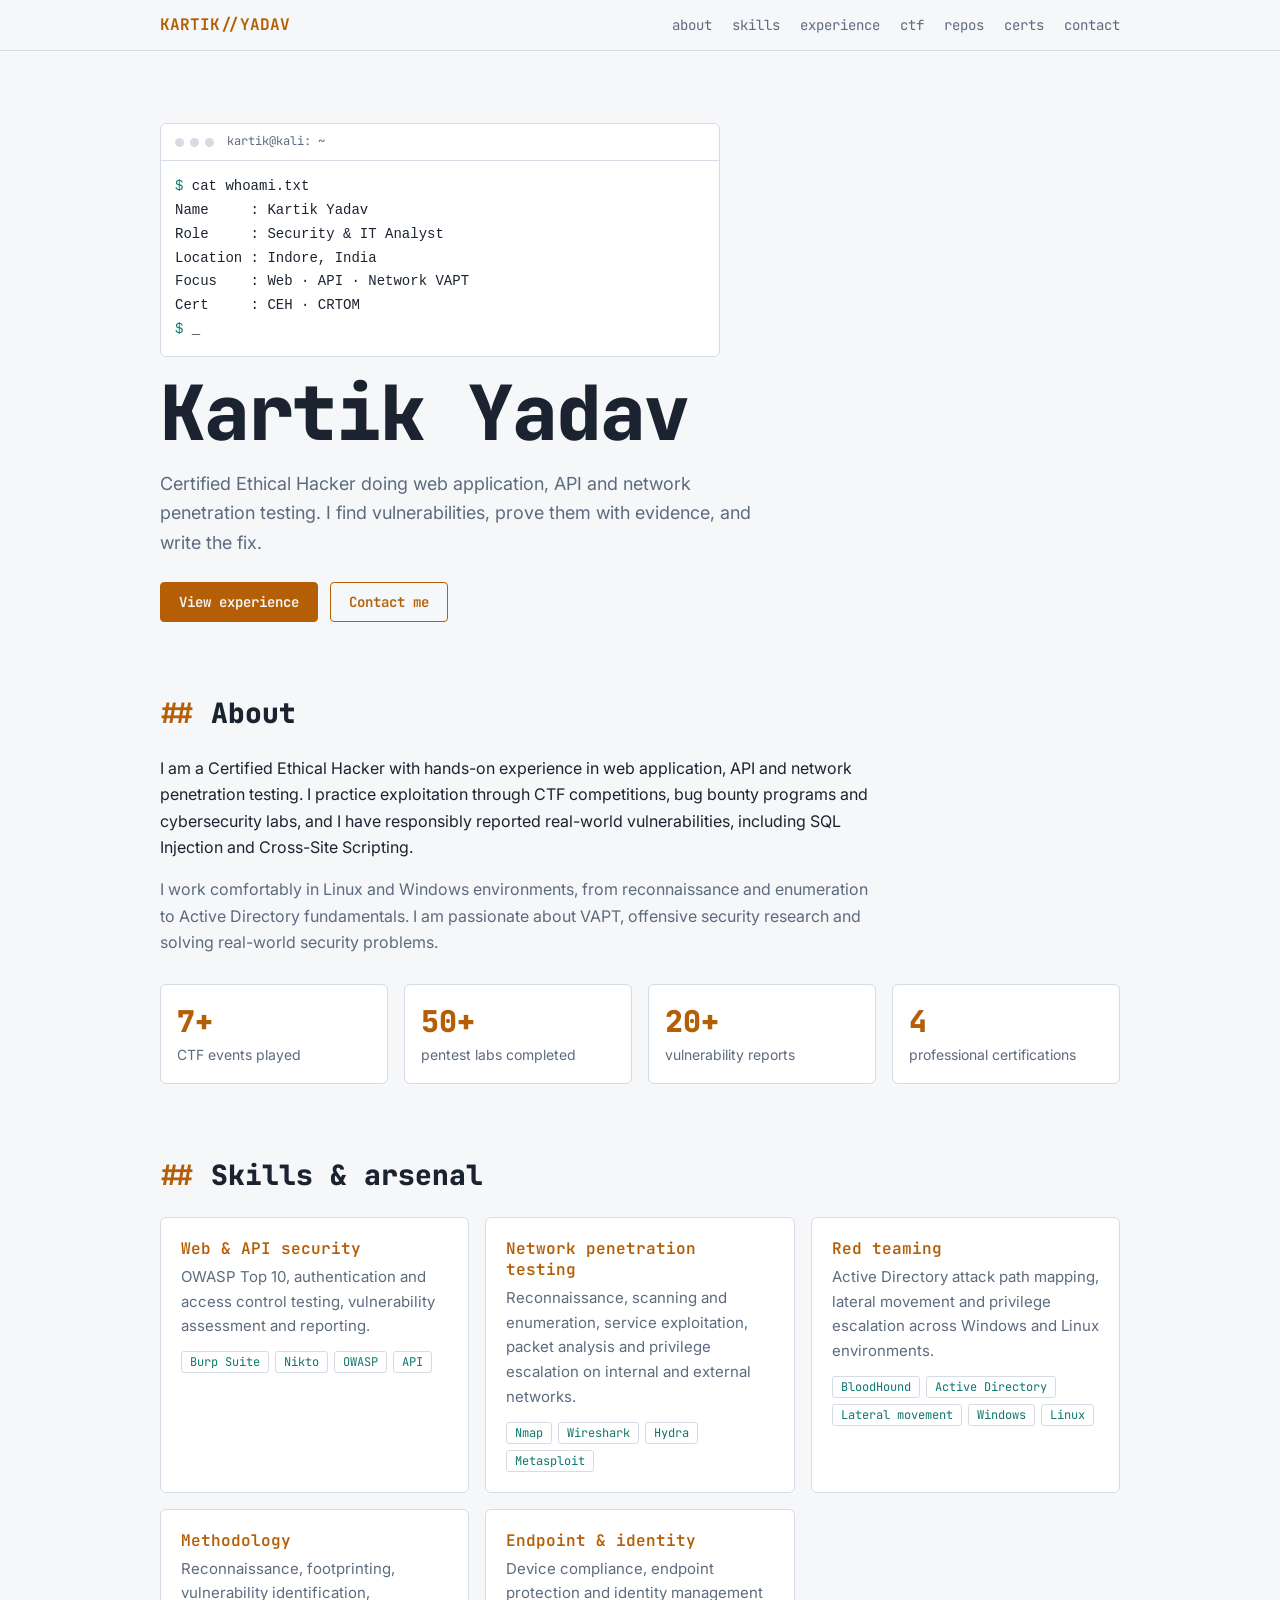
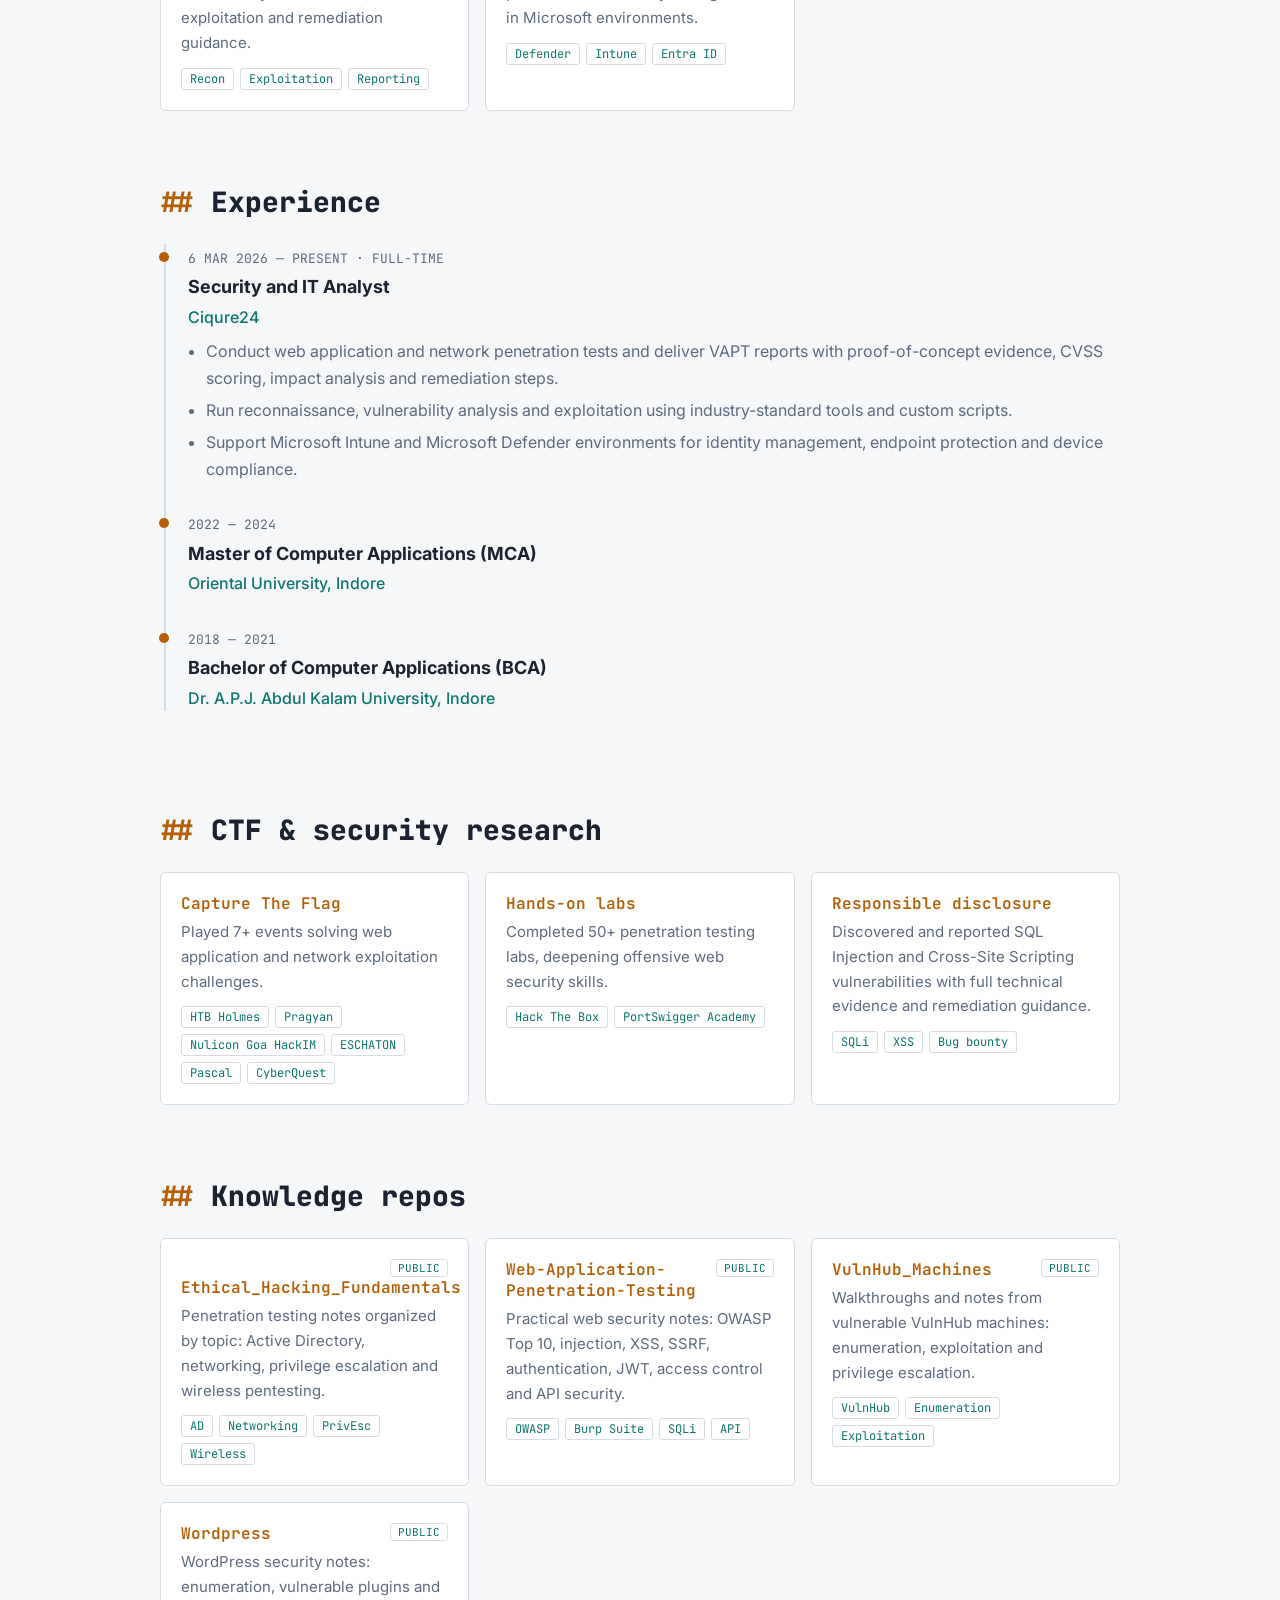
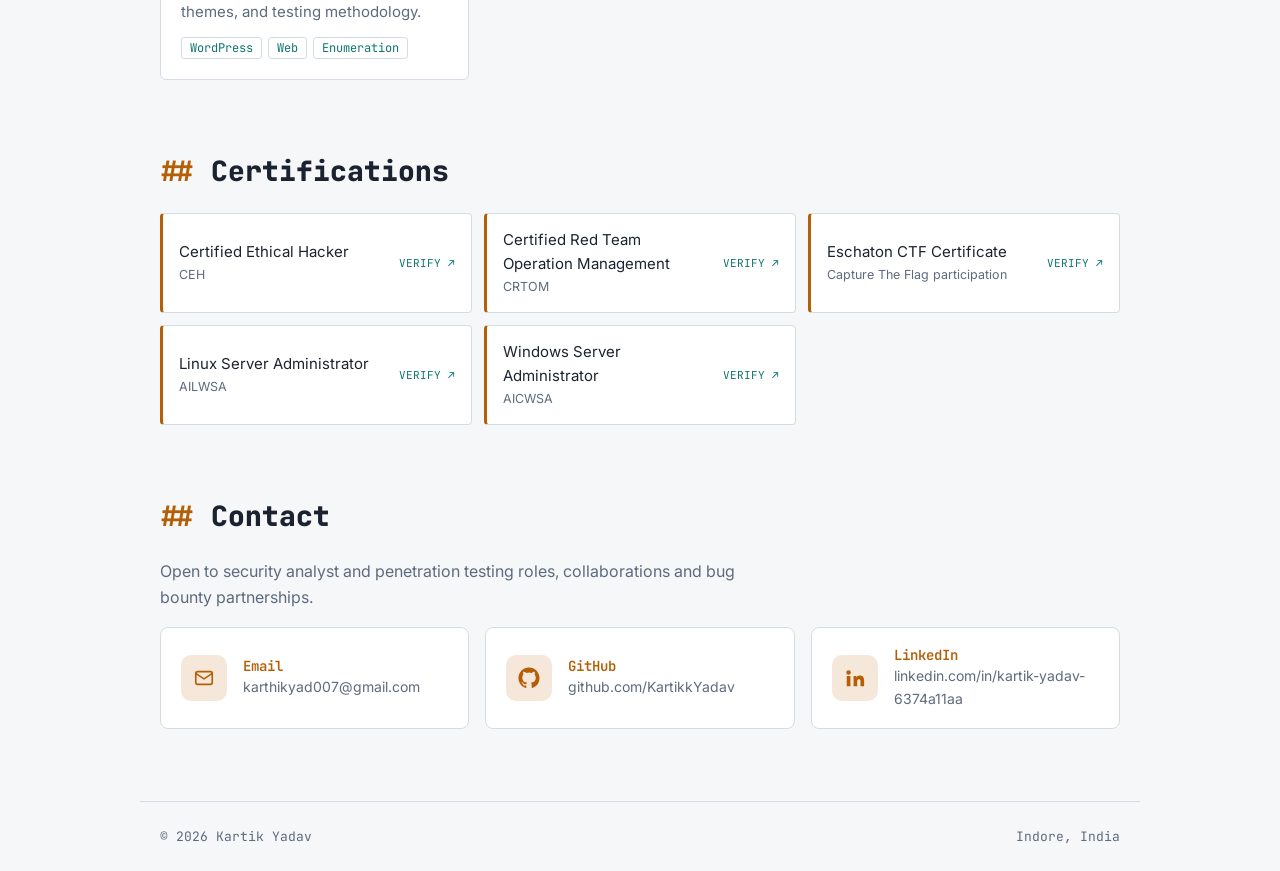
==== index.html @ 5de20fc4 "Rename index (1).html to index.html" ====
<!DOCTYPE html>
<html lang="en">
<head>
<meta charset="utf-8">
<meta name="viewport" content="width=device-width, initial-scale=1, viewport-fit=cover">
<title>Kartik Yadav | Security Analyst & Penetration Tester</title>
<meta name="description" content="Kartik Yadav, Certified Ethical Hacker. Web, API and network penetration testing, CTFs and responsible disclosure.">
<link rel="stylesheet" href="https://fonts.googleapis.com/css2?family=JetBrains+Mono:wght@400;600;800&family=Inter:wght@400;500;600&display=swap">
<style>
:root{--bg:#0d1117;--panel:#151b23;--line:#263040;--tx:#d5dde8;--mut:#8493a6;--ac:#ffb454;--ac2:#4fd1c5;box-sizing:border-box;padding-top:env(safe-area-inset-top,0px);padding-bottom:env(safe-area-inset-bottom,0px)}
@media (prefers-color-scheme:light){:root:not([data-theme="dark"]){--bg:#f6f7f9;--panel:#fff;--line:#d6dce5;--tx:#1b2330;--mut:#5d6b7e;--ac:#b45f06;--ac2:#0f766e}}
:root[data-theme="light"]{--bg:#f6f7f9;--panel:#fff;--line:#d6dce5;--tx:#1b2330;--mut:#5d6b7e;--ac:#b45f06;--ac2:#0f766e}
:root[data-theme="dark"]{--bg:#0d1117;--panel:#151b23;--line:#263040;--tx:#d5dde8;--mut:#8493a6;--ac:#ffb454;--ac2:#4fd1c5}
*{box-sizing:border-box}
html{scroll-behavior:smooth;scroll-padding-top:70px}
body{margin:0;background:var(--bg);color:var(--tx);font:16px/1.65 Inter,system-ui,sans-serif}
.mono{font-family:'JetBrains Mono',ui-monospace,Menlo,monospace}
a{color:var(--ac2);text-decoration:none}a:hover{text-decoration:underline}
a:focus-visible,button:focus-visible{outline:2px solid var(--ac);outline-offset:3px}
nav{position:sticky;top:0;z-index:5;background:color-mix(in srgb,var(--bg) 90%,transparent);backdrop-filter:blur(8px);border-bottom:1px solid var(--line)}
nav div{max-width:1000px;margin:auto;padding:12px 20px;display:flex;gap:20px;align-items:center;overflow-x:auto;white-space:nowrap}
nav b{color:var(--ac);margin-right:auto}
nav a{color:var(--mut);font-size:14px}
main{max-width:1000px;margin:auto;padding:0 20px}
section{padding:64px 0 8px}
h2{font:800 28px 'JetBrains Mono',monospace;margin:0 0 24px}
h2::before{content:"## ";color:var(--ac)}
.hero{padding-top:72px}
h1{font:800 clamp(40px,8vw,76px)/1 'JetBrains Mono',monospace;margin:18px 0 10px;letter-spacing:-2px}
.term{background:var(--panel);border:1px solid var(--line);border-radius:6px;font-size:14px;max-width:560px}
.term header{padding:8px 14px;border-bottom:1px solid var(--line);color:var(--mut);font-size:12px;display:flex;gap:6px;align-items:center}
.term header i{width:9px;height:9px;border-radius:50%;background:var(--line)}
.term pre{margin:0;padding:14px;white-space:pre-wrap;line-height:1.7}
.p{color:var(--ac2)}.k{color:var(--ac)}
.sub{color:var(--mut);max-width:620px;font-size:18px}
.btns{display:flex;gap:12px;flex-wrap:wrap;margin-top:24px}
.btn{padding:10px 18px;border:1px solid var(--ac);color:var(--ac);border-radius:4px;font:600 14px 'JetBrains Mono',monospace}
.btn.f{background:var(--ac);color:var(--bg)}.btn:hover{text-decoration:none;opacity:.85}
.grid{display:grid;grid-template-columns:repeat(auto-fit,minmax(280px,1fr));gap:16px}
.card{background:var(--panel);border:1px solid var(--line);border-radius:6px;padding:20px}
.card h3{margin:0 0 6px;font:600 16px 'JetBrains Mono',monospace;color:var(--ac)}
.card p{margin:0 0 12px;color:var(--mut);font-size:15px}
.tags{display:flex;flex-wrap:wrap;gap:6px}
.tags span{font:12px 'JetBrains Mono',monospace;border:1px solid var(--line);padding:2px 8px;border-radius:3px;color:var(--ac2)}
.tl{border-left:2px solid var(--line);padding-left:22px;margin-left:4px}
.tl article{position:relative;margin-bottom:28px}
.tl article::before{content:"";position:absolute;left:-29px;top:8px;width:10px;height:10px;background:var(--ac);border-radius:50%}
.tl time{font:13px 'JetBrains Mono',monospace;color:var(--mut)}
.tl h3{margin:2px 0;font-size:18px}.tl h4{margin:0 0 8px;color:var(--ac2);font-weight:500}
.tl ul{margin:0;padding-left:18px;color:var(--mut)}.tl li{margin-bottom:6px}
.repo{display:block;color:var(--tx)}.repo:hover{text-decoration:none;border-color:var(--ac)}
.repo em{float:right;font:11px 'JetBrains Mono',monospace;color:var(--ac2);border:1px solid var(--line);padding:1px 7px;border-radius:3px;font-style:normal}
.repo .tags{margin-top:4px}
.stat{display:grid;grid-template-columns:repeat(auto-fit,minmax(160px,1fr));gap:16px;margin-top:28px}
.stat div{border:1px solid var(--line);border-radius:6px;padding:16px;background:var(--panel)}
.stat b{display:block;font:800 30px 'JetBrains Mono',monospace;color:var(--ac)}
.stat span{color:var(--mut);font-size:14px}
.certs{list-style:none;padding:0;margin:0;display:grid;grid-template-columns:repeat(auto-fit,minmax(240px,1fr));gap:12px}
.certs li{background:var(--panel);border:1px solid var(--line);border-left:3px solid var(--ac);border-radius:4px;padding:14px 16px;font-size:15px}
.certs small{display:block;color:var(--mut)}
.certs li{padding:0}
.certs li a{display:flex;justify-content:space-between;align-items:center;gap:12px;padding:14px 16px;color:var(--tx);height:100%}
.certs li a:hover{text-decoration:none;background:color-mix(in srgb,var(--ac) 8%,transparent)}
.certs li:hover{border-color:var(--ac)}
.certs em{font:11px 'JetBrains Mono',monospace;color:var(--ac2);font-style:normal;white-space:nowrap}
.contact a.row{display:flex;justify-content:space-between;gap:12px;padding:14px 0;border-bottom:1px solid var(--line);color:var(--tx);flex-wrap:wrap}
.contact a.row span:first-child{color:var(--mut)}
.cgrid{display:grid;grid-template-columns:repeat(auto-fit,minmax(260px,1fr));gap:16px}
.cc{display:flex;align-items:center;gap:16px;background:var(--panel);border:1px solid var(--line);border-radius:8px;padding:18px 20px;color:var(--tx);transition:border-color .15s,transform .15s}
.cc:hover{text-decoration:none;border-color:var(--ac);transform:translateY(-2px)}
.cc .ic{flex:none;width:46px;height:46px;border-radius:10px;display:grid;place-items:center;background:color-mix(in srgb,var(--ac) 14%,transparent);color:var(--ac)}
.cc svg{width:22px;height:22px;fill:none;stroke:currentColor;stroke-width:1.8;stroke-linecap:round;stroke-linejoin:round}
.cc svg.fl{fill:currentColor;stroke:none}
.cc b{display:block;font:600 14px 'JetBrains Mono',monospace;color:var(--ac)}
.cc span.v{display:block;font-size:14px;color:var(--mut);overflow-wrap:anywhere}
footer{max-width:1000px;margin:64px auto 0;padding:24px 20px;border-top:1px solid var(--line);color:var(--mut);font-size:13px;display:flex;justify-content:space-between;flex-wrap:wrap;gap:8px}
.cur::after{content:"_";animation:b 1s steps(1) infinite}
@keyframes b{50%{opacity:0}}
@media (prefers-reduced-motion:reduce){.cur::after{animation:none}html{scroll-behavior:auto}}
</style>
</head>
<body>
<nav><div class="mono"><b>KARTIK//YADAV</b><a href="#about">about</a><a href="#skills">skills</a><a href="#experience">experience</a><a href="#research">ctf</a><a href="#repos">repos</a><a href="#certs">certs</a><a href="#contact">contact</a></div></nav>
<main>
<section class="hero" id="top">
  <div class="term mono"><header><i></i><i></i><i></i>&nbsp;kartik@kali: ~</header>
<pre><span class="p">$</span> cat whoami.txt
Name     : Kartik Yadav
Role     : Security &amp; IT Analyst
Location : Indore, India
Focus    : Web · API · Network VAPT
Cert     : CEH · CRTOM
<span class="p">$</span> <span class="cur"></span></pre></div>
  <h1>Kartik Yadav</h1>
  <p class="sub">Certified Ethical Hacker doing web application, API and network penetration testing. I find vulnerabilities, prove them with evidence, and write the fix.</p>
  <div class="btns"><a class="btn f" href="#experience">View experience</a><a class="btn" href="#contact">Contact me</a></div>
</section>

<section id="about">
  <h2>About</h2>
  <p style="max-width:720px">I am a Certified Ethical Hacker with hands-on experience in web application, API and network penetration testing. I practice exploitation through CTF competitions, bug bounty programs and cybersecurity labs, and I have responsibly reported real-world vulnerabilities, including SQL Injection and Cross-Site Scripting.</p>
  <p style="max-width:720px;color:var(--mut)">I work comfortably in Linux and Windows environments, from reconnaissance and enumeration to Active Directory fundamentals. I am passionate about VAPT, offensive security research and solving real-world security problems.</p>
  <div class="stat">
    <div><b>7+</b><span>CTF events played</span></div>
    <div><b>50+</b><span>pentest labs completed</span></div>
    <div><b>20+</b><span>vulnerability reports</span></div>
    <div><b>4</b><span>professional certifications</span></div>
  </div>
</section>

<section id="skills">
  <h2>Skills &amp; arsenal</h2>
  <div class="grid">
    <div class="card"><h3>Web &amp; API security</h3><p>OWASP Top 10, authentication and access control testing, vulnerability assessment and reporting.</p><div class="tags"><span>Burp Suite</span><span>Nikto</span><span>OWASP</span><span>API</span></div></div>
    <div class="card"><h3>Network penetration testing</h3><p>Reconnaissance, scanning and enumeration, service exploitation, packet analysis and privilege escalation on internal and external networks.</p><div class="tags"><span>Nmap</span><span>Wireshark</span><span>Hydra</span><span>Metasploit</span></div></div>
    <div class="card"><h3>Red teaming</h3><p>Active Directory attack path mapping, lateral movement and privilege escalation across Windows and Linux environments.</p><div class="tags"><span>BloodHound</span><span>Active Directory</span><span>Lateral movement</span><span>Windows</span><span>Linux</span></div></div>
    <div class="card"><h3>Methodology</h3><p>Reconnaissance, footprinting, vulnerability identification, exploitation and remediation guidance.</p><div class="tags"><span>Recon</span><span>Exploitation</span><span>Reporting</span></div></div>
    <div class="card"><h3>Endpoint &amp; identity</h3><p>Device compliance, endpoint protection and identity management in Microsoft environments.</p><div class="tags"><span>Defender</span><span>Intune</span><span>Entra ID</span></div></div>
  </div>
</section>

<section id="experience">
  <h2>Experience</h2>
  <div class="tl">
    <article>
      <time>6 MAR 2026 — PRESENT · FULL-TIME</time>
      <h3>Security and IT Analyst</h3><h4>Ciqure24</h4>
      <ul>
        <li>Conduct web application and network penetration tests and deliver VAPT reports with proof-of-concept evidence, CVSS scoring, impact analysis and remediation steps.</li>
        <li>Run reconnaissance, vulnerability analysis and exploitation using industry-standard tools and custom scripts.</li>
        <li>Support Microsoft Intune and Microsoft Defender environments for identity management, endpoint protection and device compliance.</li>
      </ul>
    </article>
    <article>
      <time>2022 — 2024</time>
      <h3>Master of Computer Applications (MCA)</h3><h4>Oriental University, Indore</h4>
    </article>
    <article>
      <time>2018 — 2021</time>
      <h3>Bachelor of Computer Applications (BCA)</h3><h4>Dr. A.P.J. Abdul Kalam University, Indore</h4>
    </article>
  </div>
</section>

<section id="research">
  <h2>CTF &amp; security research</h2>
  <div class="grid">
    <div class="card"><h3>Capture The Flag</h3><p>Played 7+ events solving web application and network exploitation challenges.</p><div class="tags"><span>HTB Holmes</span><span>Pragyan</span><span>Nulicon Goa HackIM</span><span>ESCHATON</span><span>Pascal</span><span>CyberQuest</span></div></div>
    <div class="card"><h3>Hands-on labs</h3><p>Completed 50+ penetration testing labs, deepening offensive web security skills.</p><div class="tags"><span>Hack The Box</span><span>PortSwigger Academy</span></div></div>
    <div class="card"><h3>Responsible disclosure</h3><p>Discovered and reported SQL Injection and Cross-Site Scripting vulnerabilities with full technical evidence and remediation guidance.</p><div class="tags"><span>SQLi</span><span>XSS</span><span>Bug bounty</span></div></div>
  </div>
</section>

<section id="repos">
  <h2>Knowledge repos</h2>
  <div class="grid">
    <a class="card repo" href="https://github.com/KartikkYadav/Ethical_Hacking_Fundamentals" target="_blank" rel="noopener"><em>PUBLIC</em><h3>Ethical_Hacking_Fundamentals</h3><p>Penetration testing notes organized by topic: Active Directory, networking, privilege escalation and wireless pentesting.</p><div class="tags"><span>AD</span><span>Networking</span><span>PrivEsc</span><span>Wireless</span></div></a>
    <a class="card repo" href="https://github.com/KartikkYadav/Web-Application-Penetration-Testing" target="_blank" rel="noopener"><em>PUBLIC</em><h3>Web-Application-Penetration-Testing</h3><p>Practical web security notes: OWASP Top 10, injection, XSS, SSRF, authentication, JWT, access control and API security.</p><div class="tags"><span>OWASP</span><span>Burp Suite</span><span>SQLi</span><span>API</span></div></a>
    <a class="card repo" href="https://github.com/KartikkYadav/VulnHub_Machines" target="_blank" rel="noopener"><em>PUBLIC</em><h3>VulnHub_Machines</h3><p>Walkthroughs and notes from vulnerable VulnHub machines: enumeration, exploitation and privilege escalation.</p><div class="tags"><span>VulnHub</span><span>Enumeration</span><span>Exploitation</span></div></a>
    <a class="card repo" href="https://github.com/KartikkYadav/Wordpress" target="_blank" rel="noopener"><em>PUBLIC</em><h3>Wordpress</h3><p>WordPress security notes: enumeration, vulnerable plugins and themes, and testing methodology.</p><div class="tags"><span>WordPress</span><span>Web</span><span>Enumeration</span></div></a>
  </div>
</section>

<section id="certs">
  <h2>Certifications</h2>
  <ul class="certs">
    <li><a href="https://github.com/KartikkYadav/resume/blob/main/Certification/1745312536847.jpeg" target="_blank" rel="noopener"><span>Certified Ethical Hacker<small>CEH</small></span><em>VERIFY ↗</em></a></li>
    <li><a href="https://github.com/KartikkYadav/resume/blob/main/Certification/certified_red_certificate.pdf" target="_blank" rel="noopener"><span>Certified Red Team Operation Management<small>CRTOM</small></span><em>VERIFY ↗</em></a></li>
    <li><a href="https://github.com/KartikkYadav/resume/blob/main/Certification/Eschaton_CTF_Certificate.pdf" target="_blank" rel="noopener"><span>Eschaton CTF Certificate<small>Capture The Flag participation</small></span><em>VERIFY ↗</em></a></li>
    <li><a href="https://github.com/KartikkYadav/resume/blob/main/Certification/Certified-Linux-Server-Administrator.png" target="_blank" rel="noopener"><span>Linux Server Administrator<small>AILWSA</small></span><em>VERIFY ↗</em></a></li>
    <li><a href="https://github.com/KartikkYadav/resume/blob/main/Certification/Wireless-Penetration-Tester-2048x1460.png" target="_blank" rel="noopener"><span>Windows Server Administrator<small>AICWSA</small></span><em>VERIFY ↗</em></a></li>
  </ul>
</section>

<section id="contact" class="contact">
  <h2>Contact</h2>
  <p style="color:var(--mut);max-width:620px">Open to security analyst and penetration testing roles, collaborations and bug bounty partnerships.</p>
<div class="cgrid">
    <a class="cc" href="mailto:karthikyad007@gmail.com"><span class="ic"><svg viewBox="0 0 24 24"><rect x="3" y="5" width="18" height="14" rx="2"/><path d="m3 7 9 6 9-6"/></svg></span><span><b>Email</b><span class="v">karthikyad007@gmail.com</span></span></a>
    <a class="cc" href="https://github.com/KartikkYadav" target="_blank" rel="noopener"><span class="ic"><svg class="fl" viewBox="0 0 24 24"><path d="M12 .5C5.65.5.5 5.65.5 12c0 5.08 3.29 9.39 7.86 10.91.58.1.79-.25.79-.56v-2.1c-3.2.7-3.87-1.36-3.87-1.36-.52-1.33-1.28-1.69-1.28-1.69-1.04-.71.08-.7.08-.7 1.15.08 1.76 1.18 1.76 1.18 1.03 1.76 2.69 1.25 3.35.96.1-.74.4-1.25.73-1.54-2.55-.29-5.24-1.28-5.24-5.69 0-1.26.45-2.28 1.18-3.09-.12-.29-.51-1.46.11-3.05 0 0 .97-.31 3.17 1.18a11 11 0 0 1 5.77 0c2.2-1.49 3.17-1.18 3.17-1.18.62 1.59.23 2.76.11 3.05.74.81 1.18 1.83 1.18 3.09 0 4.42-2.69 5.39-5.25 5.68.41.36.78 1.06.78 2.14v3.17c0 .31.21.67.8.56A11.5 11.5 0 0 0 23.5 12C23.5 5.65 18.35.5 12 .5z"/></svg></span><span><b>GitHub</b><span class="v">github.com/KartikkYadav</span></span></a>
    <a class="cc" href="https://linkedin.com/in/kartik-yadav-6374a11aa" target="_blank" rel="noopener"><span class="ic"><svg class="fl" viewBox="0 0 24 24"><path d="M4.98 3.5a2.5 2.5 0 1 1 0 5 2.5 2.5 0 0 1 0-5zM3 9.75h4V21H3V9.75zm6.5 0h3.83v1.54h.05c.53-1 1.84-2.07 3.78-2.07 4.04 0 4.79 2.66 4.79 6.12V21h-4v-4.9c0-1.17-.02-2.67-1.63-2.67-1.63 0-1.88 1.27-1.88 2.58V21h-4V9.75z"/></svg></span><span><b>LinkedIn</b><span class="v">linkedin.com/in/kartik-yadav-6374a11aa</span></span></a>
  </div>
</section>
</main>
<footer class="mono"><span>© 2026 Kartik Yadav</span><span>Indore, India</span></footer>
</body>
</html>
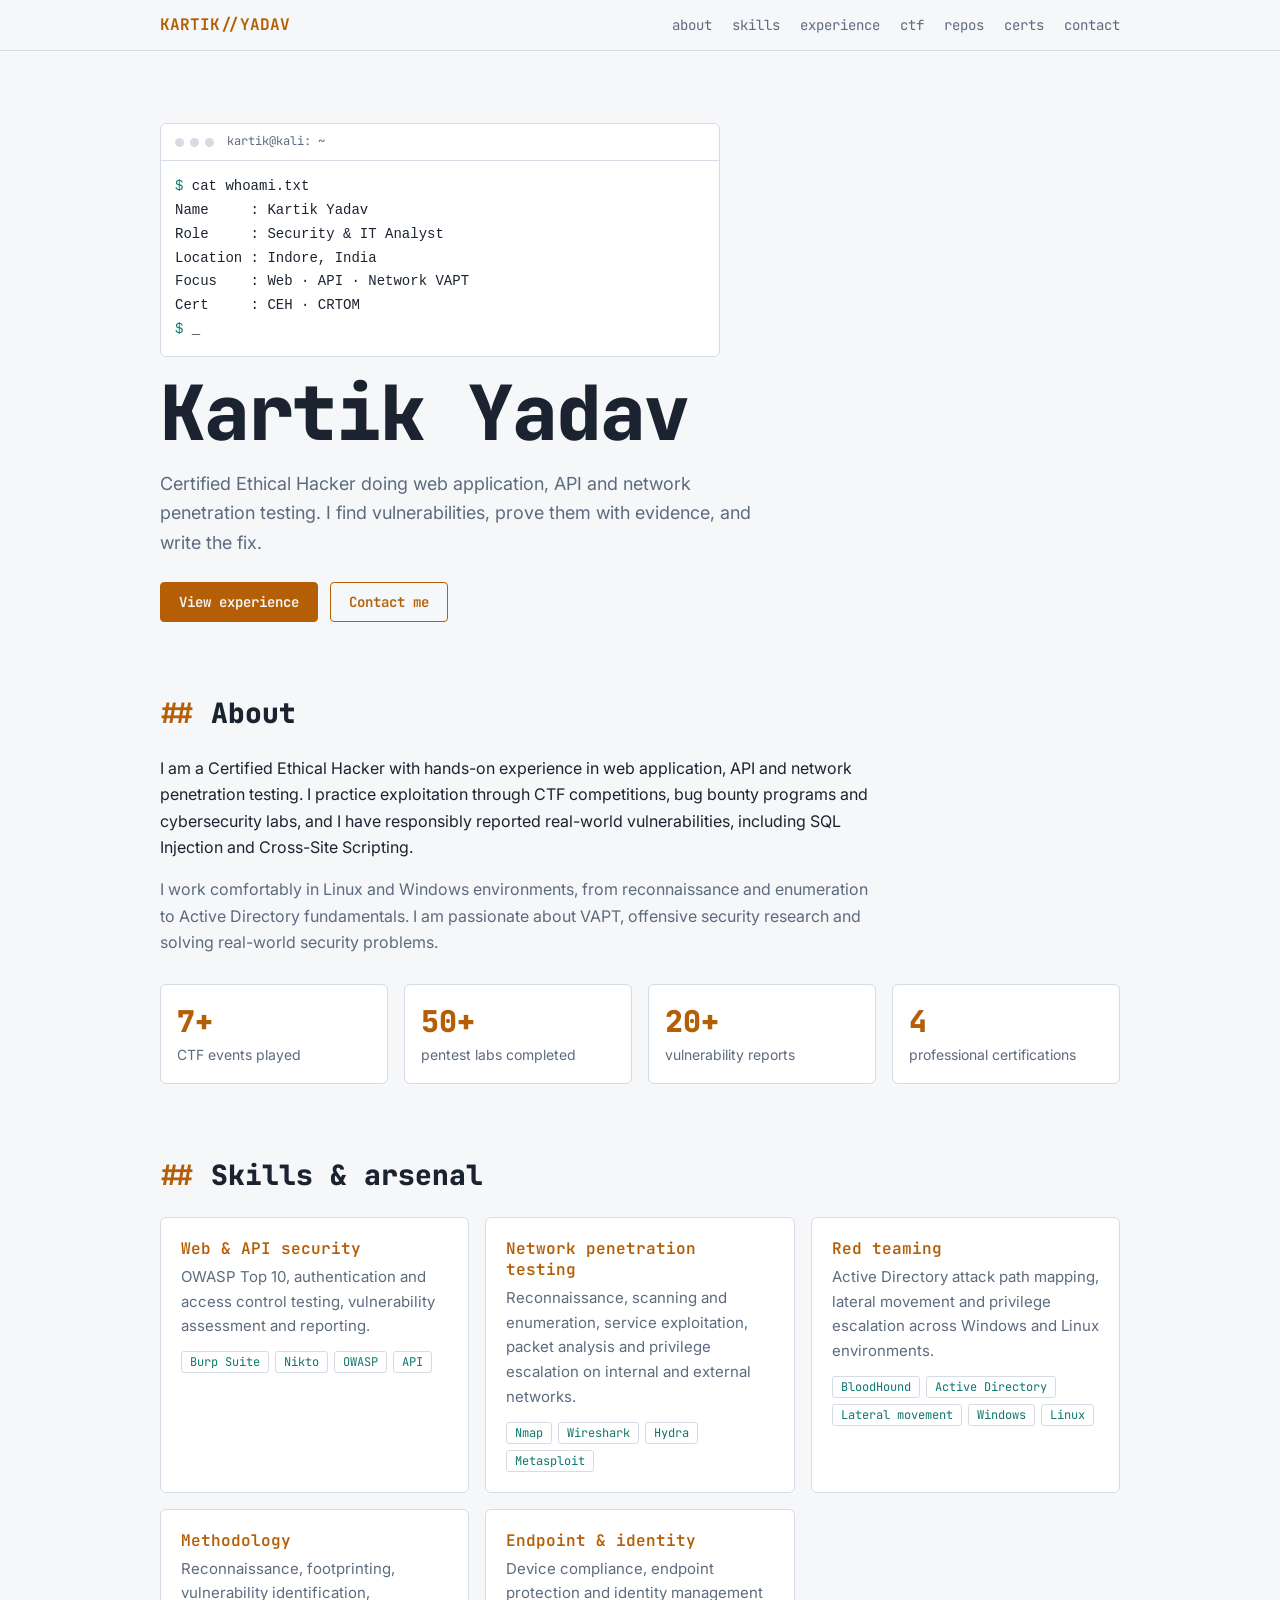
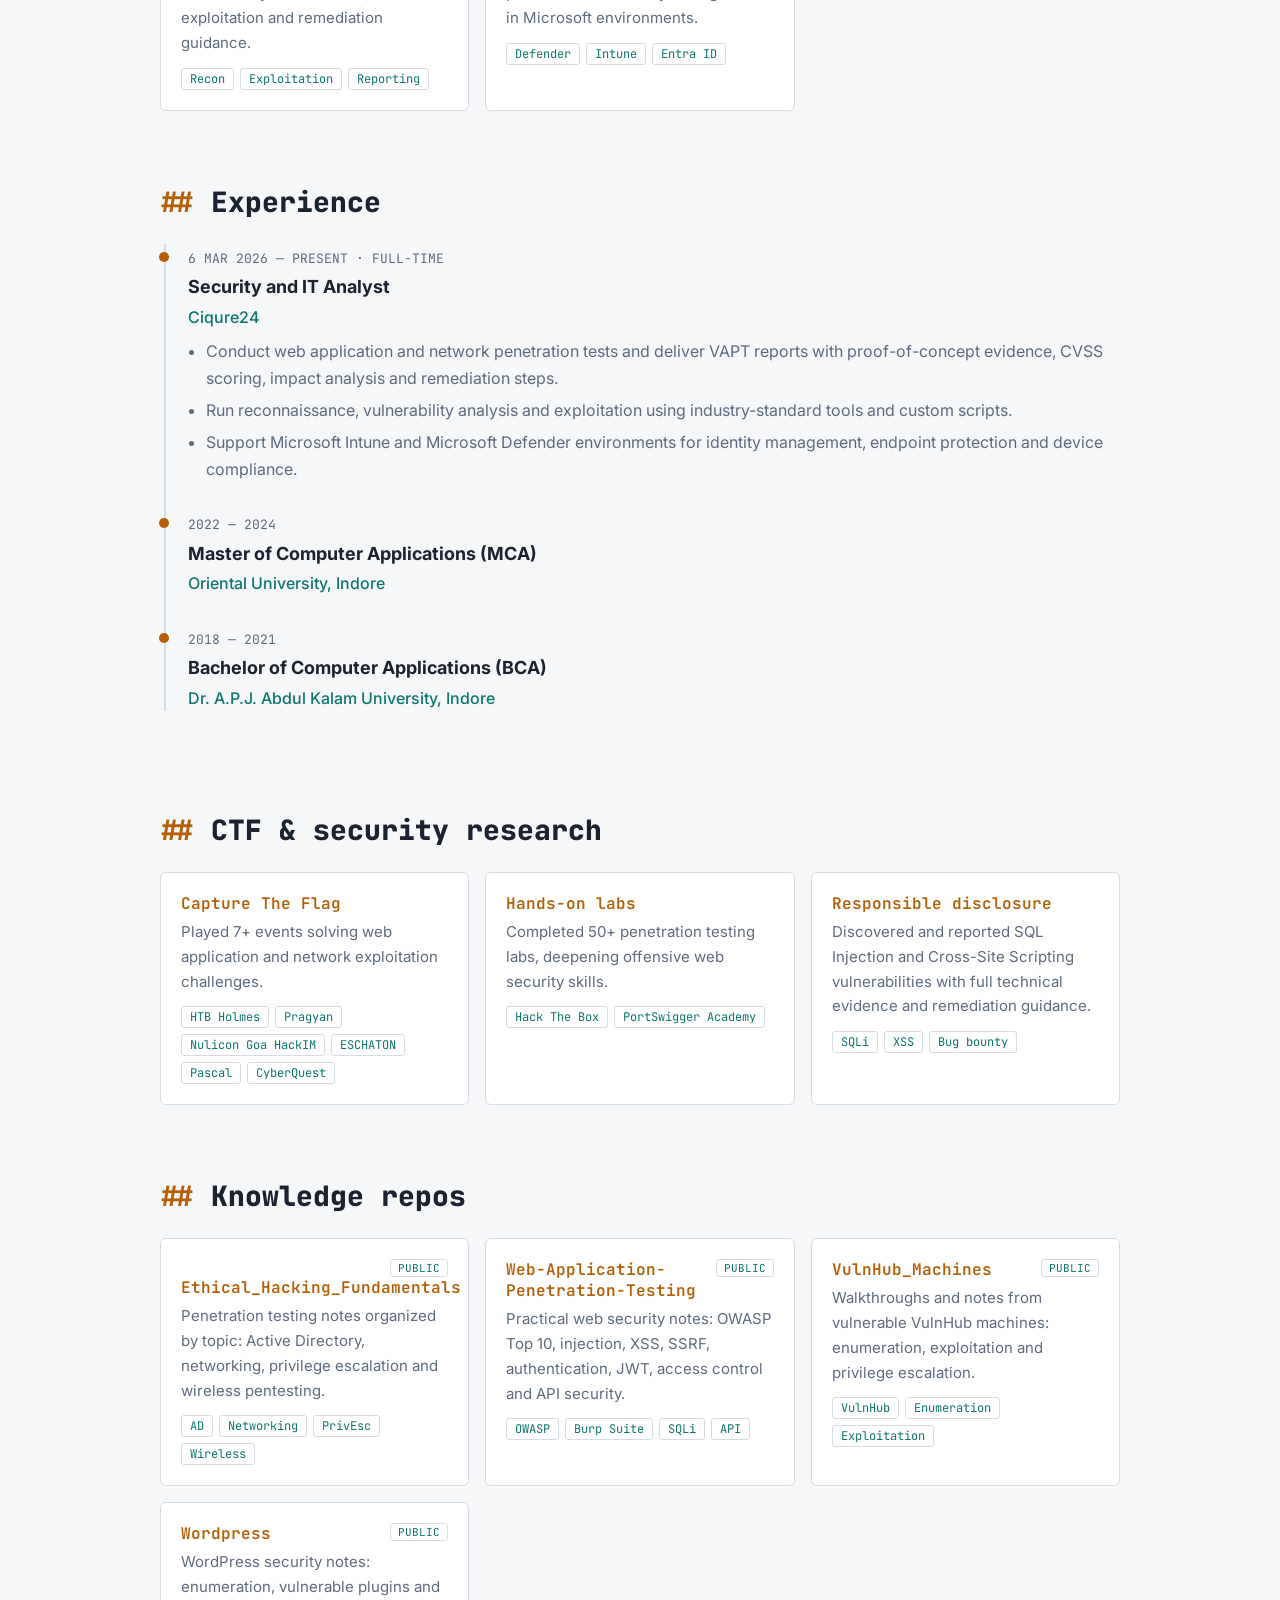
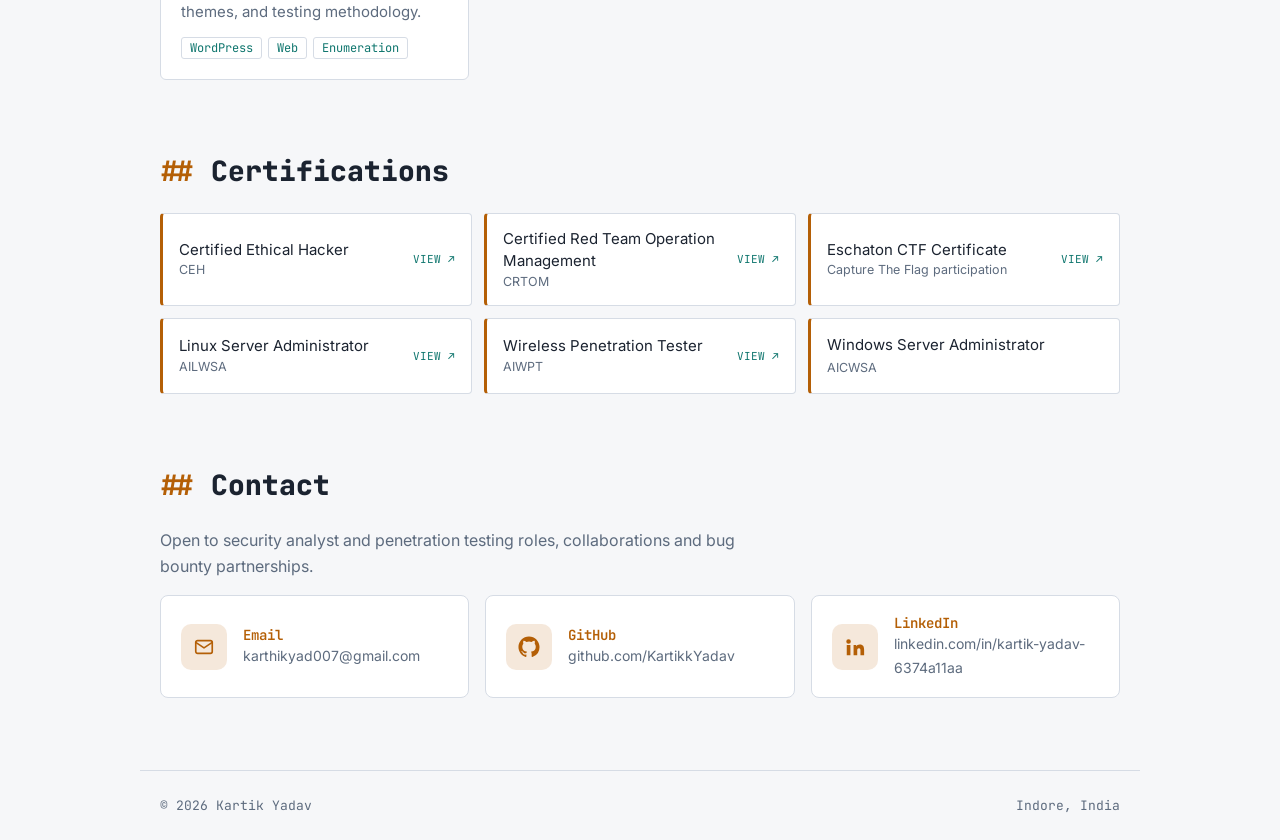
==== commit 404f8751: "Add files via upload" ====
--- a/index.html
+++ b/index.html
@@ -63,6 +63,21 @@
 .certs li a:hover{text-decoration:none;background:color-mix(in srgb,var(--ac) 8%,transparent)}
 .certs li:hover{border-color:var(--ac)}
 .certs em{font:11px 'JetBrains Mono',monospace;color:var(--ac2);font-style:normal;white-space:nowrap}
+.certs li button{all:unset;box-sizing:border-box;display:flex;justify-content:space-between;align-items:center;gap:12px;padding:14px 16px;width:100%;height:100%;cursor:pointer;color:var(--tx);font:15px/1.5 Inter,system-ui,sans-serif}
+.certs li button:hover{background:color-mix(in srgb,var(--ac) 8%,transparent)}
+.certs li button:focus-visible{outline:2px solid var(--ac);outline-offset:-2px}
+dialog#cv{width:min(960px,94vw);max-height:92vh;padding:0;border:1px solid var(--line);border-radius:8px;background:var(--panel);color:var(--tx)}
+dialog#cv::backdrop{background:rgba(0,0,0,.72)}
+#cv header{display:flex;justify-content:space-between;align-items:center;gap:12px;padding:12px 16px;border-bottom:1px solid var(--line)}
+#cv header b{font:600 14px 'JetBrains Mono',monospace;color:var(--ac)}
+#cv header div{display:flex;gap:10px;align-items:center}
+#cv header a{font:12px 'JetBrains Mono',monospace}
+#cv header button{all:unset;cursor:pointer;font:600 14px 'JetBrains Mono',monospace;padding:4px 10px;border:1px solid var(--line);border-radius:4px}
+#cv header button:focus-visible{outline:2px solid var(--ac)}
+#cvb{padding:12px;overflow:auto;max-height:calc(92vh - 58px);text-align:center}
+#cvb img{max-width:100%;height:auto;border-radius:4px}
+#cvb iframe{width:100%;height:78vh;border:0;background:#fff}
+#cvb p{color:var(--mut);padding:40px 12px}
 .contact a.row{display:flex;justify-content:space-between;gap:12px;padding:14px 0;border-bottom:1px solid var(--line);color:var(--tx);flex-wrap:wrap}
 .contact a.row span:first-child{color:var(--mut)}
 .cgrid{display:grid;grid-template-columns:repeat(auto-fit,minmax(260px,1fr));gap:16px}
@@ -164,11 +179,12 @@
 <section id="certs">
   <h2>Certifications</h2>
   <ul class="certs">
-    <li><a href="https://github.com/KartikkYadav/resume/blob/main/Certification/1745312536847.jpeg" target="_blank" rel="noopener"><span>Certified Ethical Hacker<small>CEH</small></span><em>VERIFY ↗</em></a></li>
-    <li><a href="https://github.com/KartikkYadav/resume/blob/main/Certification/certified_red_certificate.pdf" target="_blank" rel="noopener"><span>Certified Red Team Operation Management<small>CRTOM</small></span><em>VERIFY ↗</em></a></li>
-    <li><a href="https://github.com/KartikkYadav/resume/blob/main/Certification/Eschaton_CTF_Certificate.pdf" target="_blank" rel="noopener"><span>Eschaton CTF Certificate<small>Capture The Flag participation</small></span><em>VERIFY ↗</em></a></li>
-    <li><a href="https://github.com/KartikkYadav/resume/blob/main/Certification/Certified-Linux-Server-Administrator.png" target="_blank" rel="noopener"><span>Linux Server Administrator<small>AILWSA</small></span><em>VERIFY ↗</em></a></li>
-    <li><a href="https://github.com/KartikkYadav/resume/blob/main/Certification/Wireless-Penetration-Tester-2048x1460.png" target="_blank" rel="noopener"><span>Windows Server Administrator<small>AICWSA</small></span><em>VERIFY ↗</em></a></li>
+    <li><button type="button" data-src="Certification/1745312536847.jpeg" data-title="Certified Ethical Hacker"><span>Certified Ethical Hacker<small>CEH</small></span><em>VIEW ↗</em></button></li>
+    <li><button type="button" data-src="Certification/certified_red_certificate.pdf" data-title="Certified Red Team Operation Management"><span>Certified Red Team Operation Management<small>CRTOM</small></span><em>VIEW ↗</em></button></li>
+    <li><button type="button" data-src="Certification/Eschaton_CTF_Certificate.pdf" data-title="Eschaton CTF Certificate"><span>Eschaton CTF Certificate<small>Capture The Flag participation</small></span><em>VIEW ↗</em></button></li>
+    <li><button type="button" data-src="Certification/Certified-Linux-Server-Administrator.png" data-title="Linux Server Administrator"><span>Linux Server Administrator<small>AILWSA</small></span><em>VIEW ↗</em></button></li>
+    <li><button type="button" data-src="Certification/Wireless-Penetration-Tester-2048x1460.png" data-title="Wireless Penetration Tester"><span>Wireless Penetration Tester<small>AIWPT</small></span><em>VIEW ↗</em></button></li>
+    <li><span style="display:block;padding:14px 16px">Windows Server Administrator<small>AICWSA</small></span></li>
   </ul>
 </section>
 
@@ -183,5 +199,30 @@
 </section>
 </main>
 <footer class="mono"><span>© 2026 Kartik Yadav</span><span>Indore, India</span></footer>
+<dialog id="cv" aria-label="Certificate viewer"><header><b id="cvt"></b><div><a id="cvo" href="#" target="_blank" rel="noopener">open in new tab</a><button type="button" id="cvx" aria-label="Close">close</button></div></header><div id="cvb"></div></dialog>
+<script>
+(function(){
+var d=document.getElementById('cv'),b=document.getElementById('cvb');
+function show(src,title){
+ document.getElementById('cvt').textContent=title;
+ document.getElementById('cvo').href=src;
+ b.innerHTML='';
+ if(/\.pdf$/i.test(src)){
+  var f=document.createElement('iframe');f.src=src;f.title=title;b.appendChild(f);
+ }else{
+  var i=document.createElement('img');i.alt=title+' certificate';i.src=src;
+  i.onerror=function(){b.innerHTML='<p>Certificate file not found. Upload the Certification folder next to index.html.</p>';};
+  b.appendChild(i);
+ }
+ if(d.showModal)d.showModal();else d.setAttribute('open','');
+}
+document.querySelectorAll('.certs button').forEach(function(x){
+ x.addEventListener('click',function(){show(x.dataset.src,x.dataset.title);});
+});
+document.getElementById('cvx').addEventListener('click',function(){d.close();});
+d.addEventListener('click',function(e){if(e.target===d)d.close();});
+d.addEventListener('close',function(){b.innerHTML='';});
+})();
+</script>
 </body>
 </html>
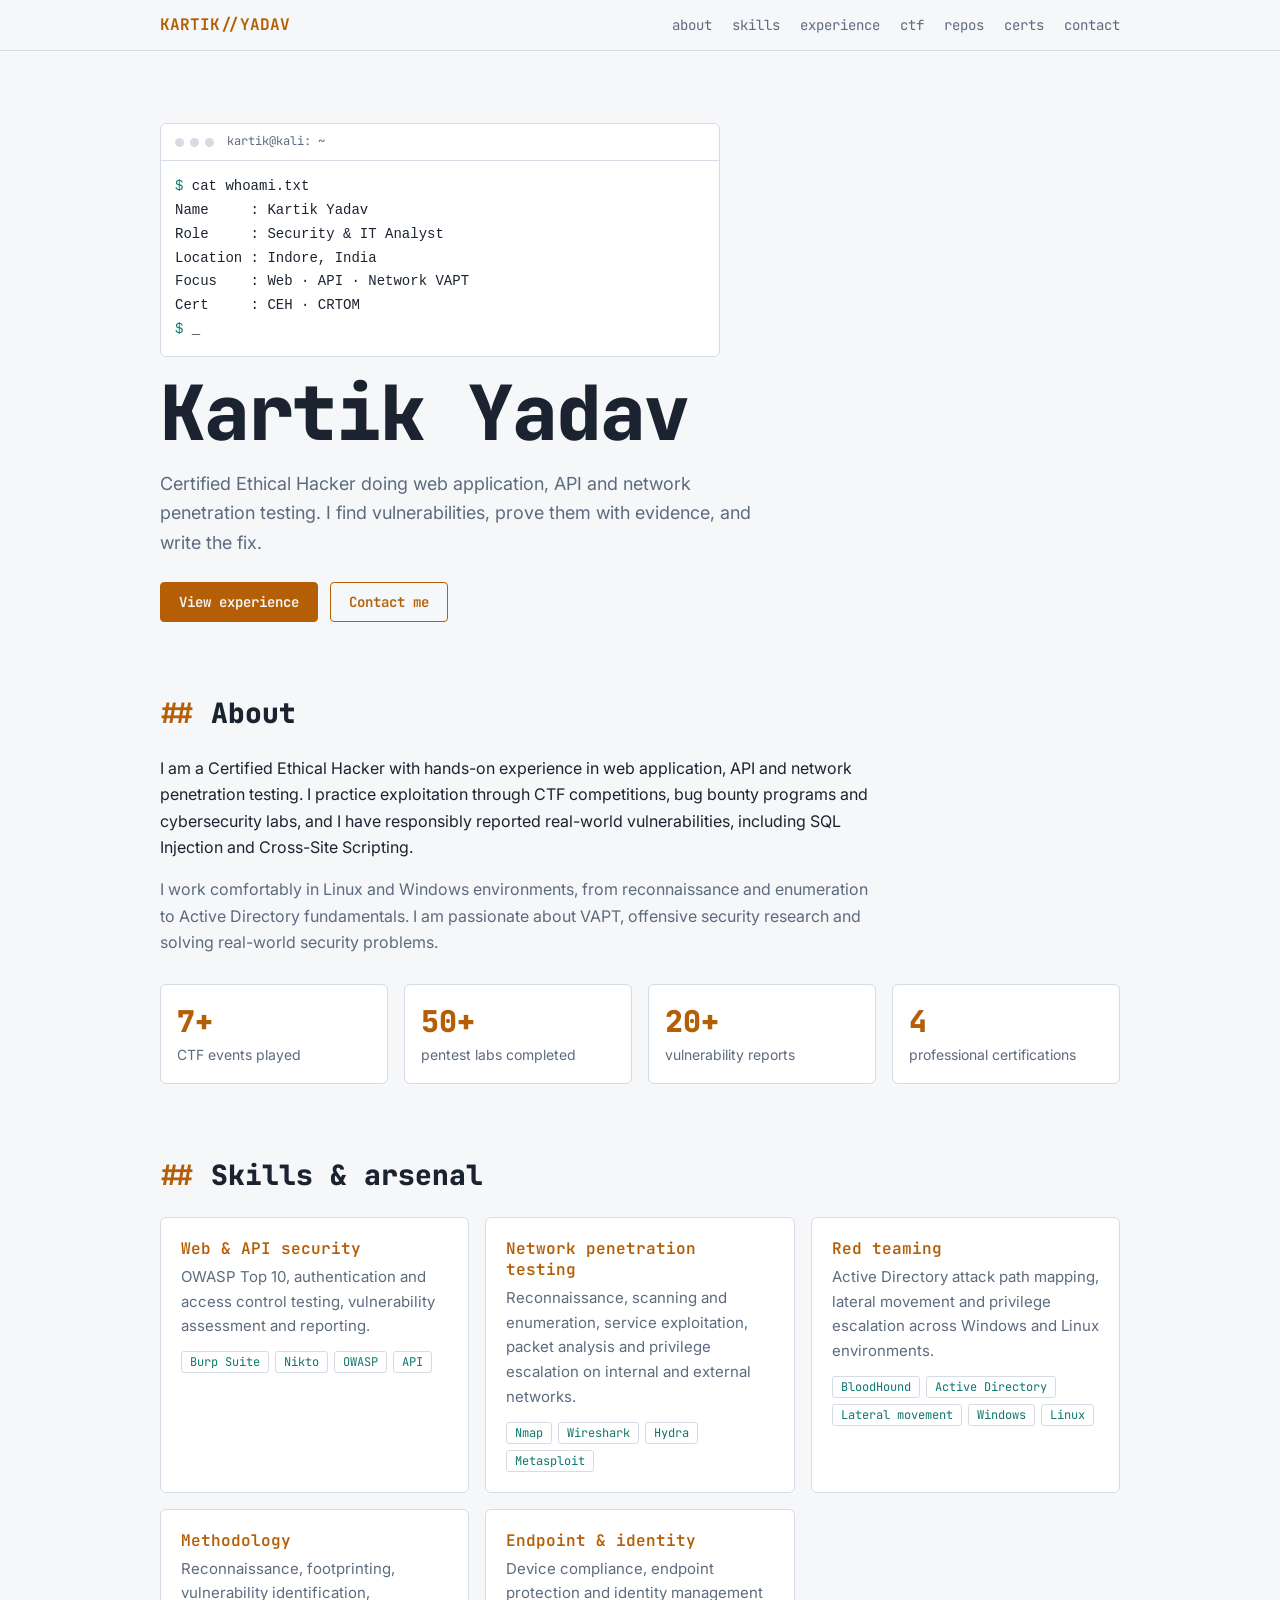
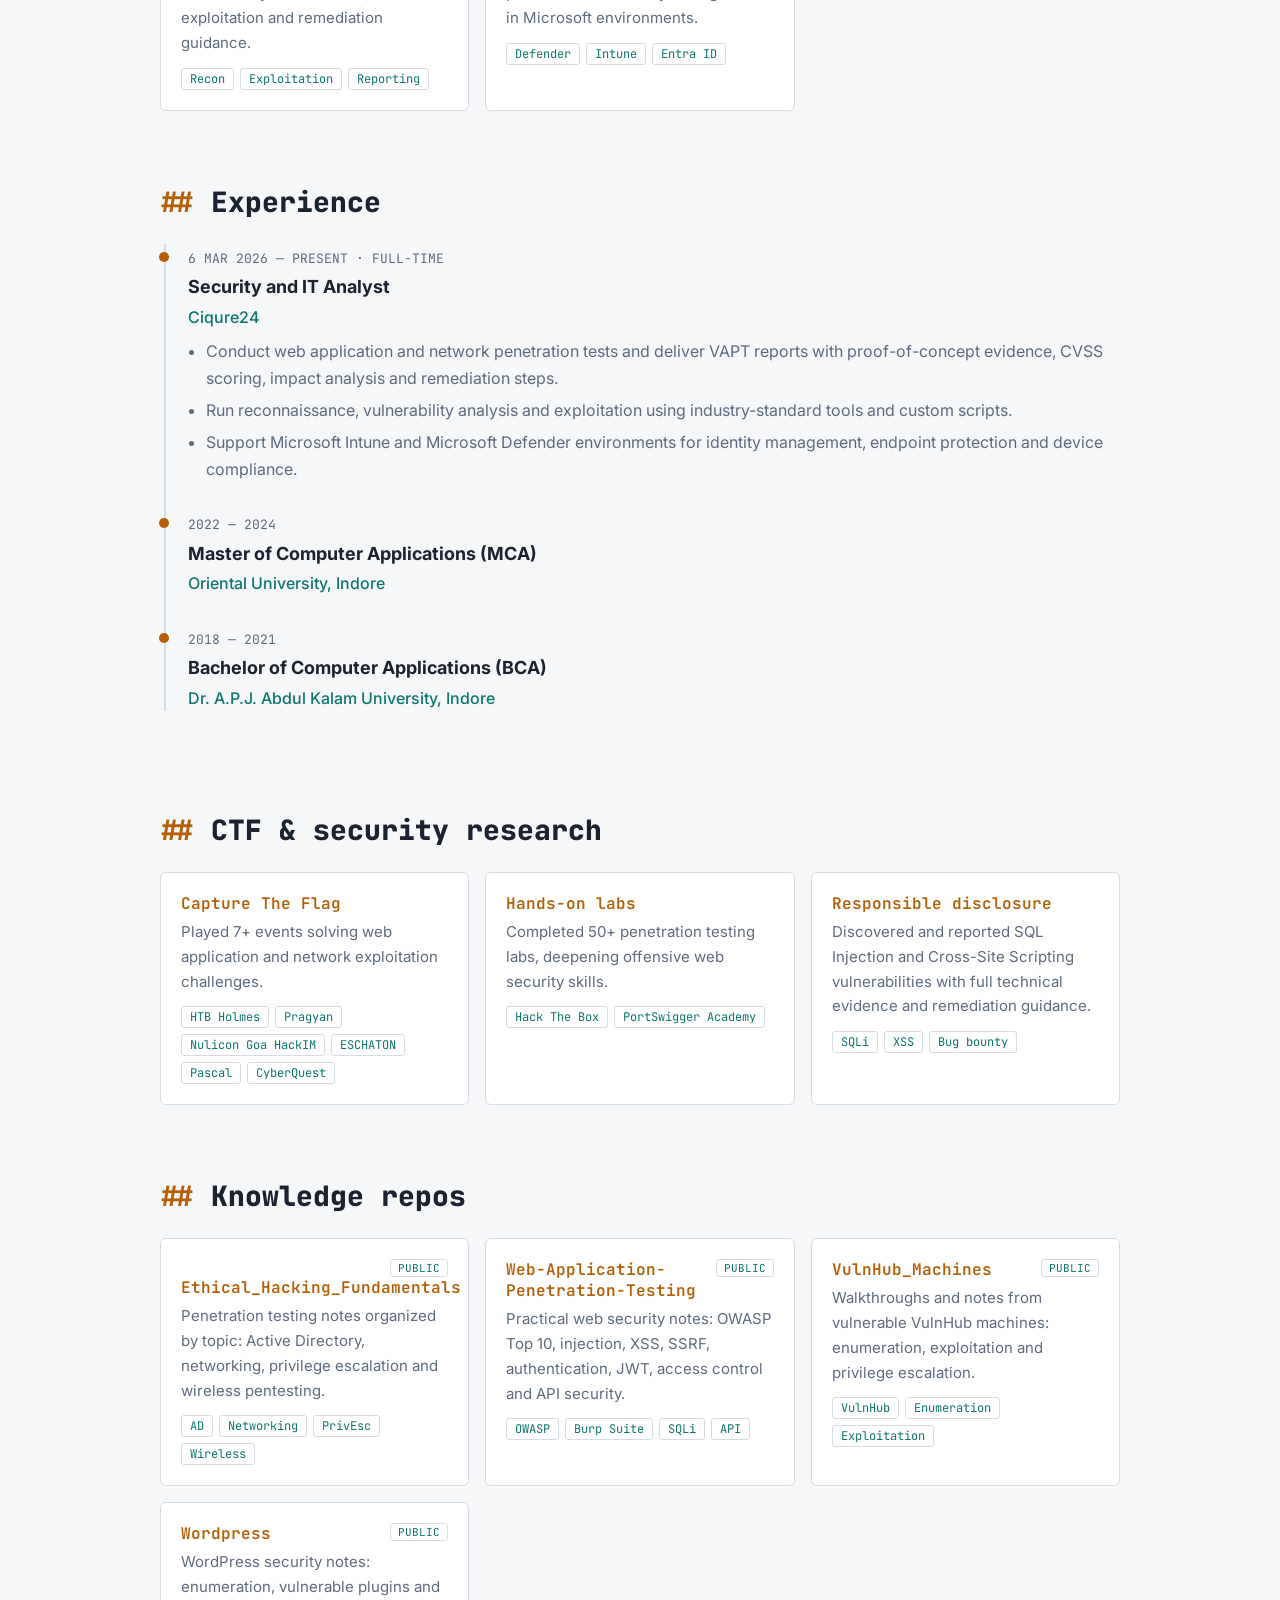
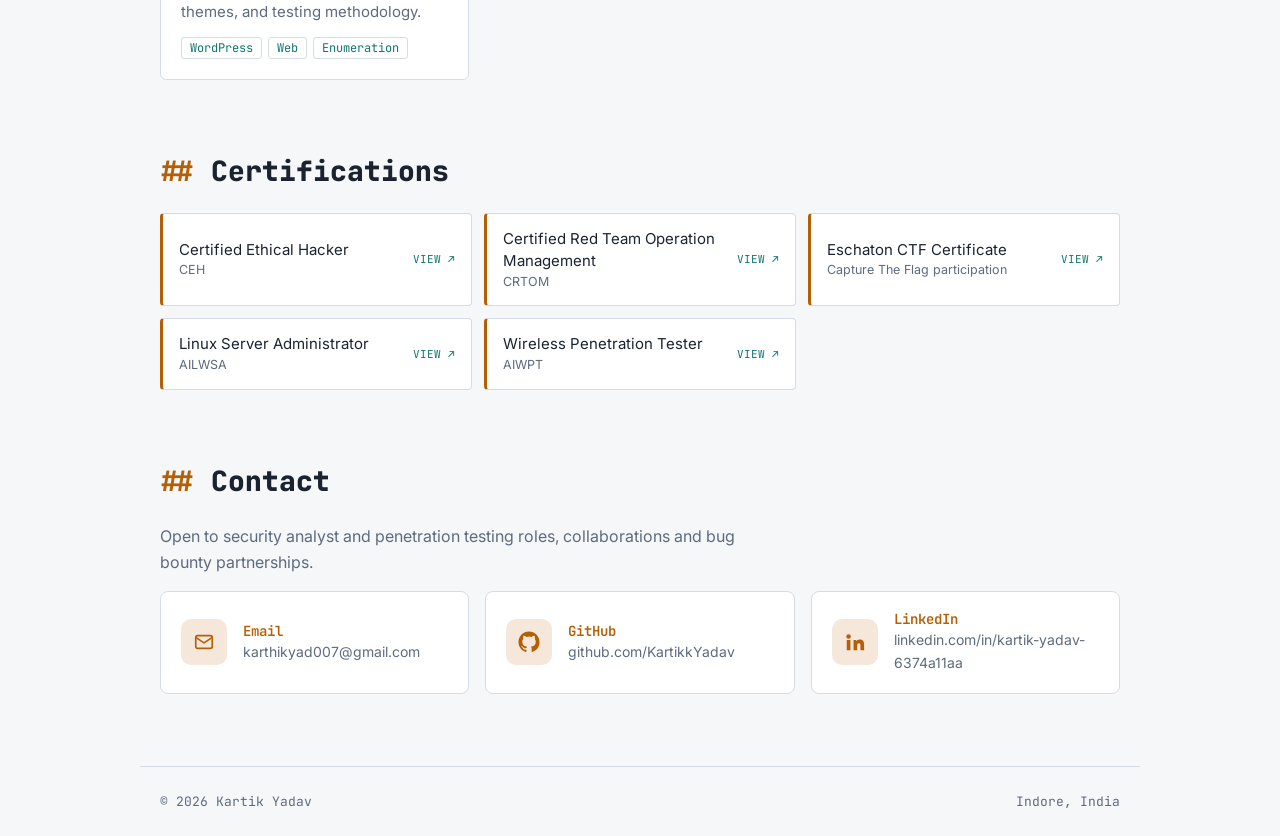
==== commit 01ef5bf3: "Update index.html" ====
--- a/index.html
+++ b/index.html
@@ -180,11 +180,10 @@
   <h2>Certifications</h2>
   <ul class="certs">
     <li><button type="button" data-src="Certification/1745312536847.jpeg" data-title="Certified Ethical Hacker"><span>Certified Ethical Hacker<small>CEH</small></span><em>VIEW ↗</em></button></li>
-    <li><button type="button" data-src="Certification/certified_red_certificate.pdf" data-title="Certified Red Team Operation Management"><span>Certified Red Team Operation Management<small>CRTOM</small></span><em>VIEW ↗</em></button></li>
-    <li><button type="button" data-src="Certification/Eschaton_CTF_Certificate.pdf" data-title="Eschaton CTF Certificate"><span>Eschaton CTF Certificate<small>Capture The Flag participation</small></span><em>VIEW ↗</em></button></li>
+    <li><button type="button" data-src="Certification/certified_red_certificate.png" data-pdf="Certification/certified_red_certificate.pdf" data-title="Certified Red Team Operation Management"><span>Certified Red Team Operation Management<small>CRTOM</small></span><em>VIEW ↗</em></button></li>
+    <li><button type="button" data-src="Certification/Eschaton_CTF_Certificate.png" data-pdf="Certification/Eschaton_CTF_Certificate.pdf" data-title="Eschaton CTF Certificate"><span>Eschaton CTF Certificate<small>Capture The Flag participation</small></span><em>VIEW ↗</em></button></li>
     <li><button type="button" data-src="Certification/Certified-Linux-Server-Administrator.png" data-title="Linux Server Administrator"><span>Linux Server Administrator<small>AILWSA</small></span><em>VIEW ↗</em></button></li>
     <li><button type="button" data-src="Certification/Wireless-Penetration-Tester-2048x1460.png" data-title="Wireless Penetration Tester"><span>Wireless Penetration Tester<small>AIWPT</small></span><em>VIEW ↗</em></button></li>
-    <li><span style="display:block;padding:14px 16px">Windows Server Administrator<small>AICWSA</small></span></li>
   </ul>
 </section>
 
@@ -203,9 +202,9 @@
 <script>
 (function(){
 var d=document.getElementById('cv'),b=document.getElementById('cvb');
-function show(src,title){
+function show(src,title,pdf){
  document.getElementById('cvt').textContent=title;
- document.getElementById('cvo').href=src;
+ document.getElementById('cvo').href=pdf||src;
  b.innerHTML='';
  if(/\.pdf$/i.test(src)){
   var f=document.createElement('iframe');f.src=src;f.title=title;b.appendChild(f);
@@ -217,7 +216,7 @@
  if(d.showModal)d.showModal();else d.setAttribute('open','');
 }
 document.querySelectorAll('.certs button').forEach(function(x){
- x.addEventListener('click',function(){show(x.dataset.src,x.dataset.title);});
+ x.addEventListener('click',function(){show(x.dataset.src,x.dataset.title,x.dataset.pdf);});
 });
 document.getElementById('cvx').addEventListener('click',function(){d.close();});
 d.addEventListener('click',function(e){if(e.target===d)d.close();});
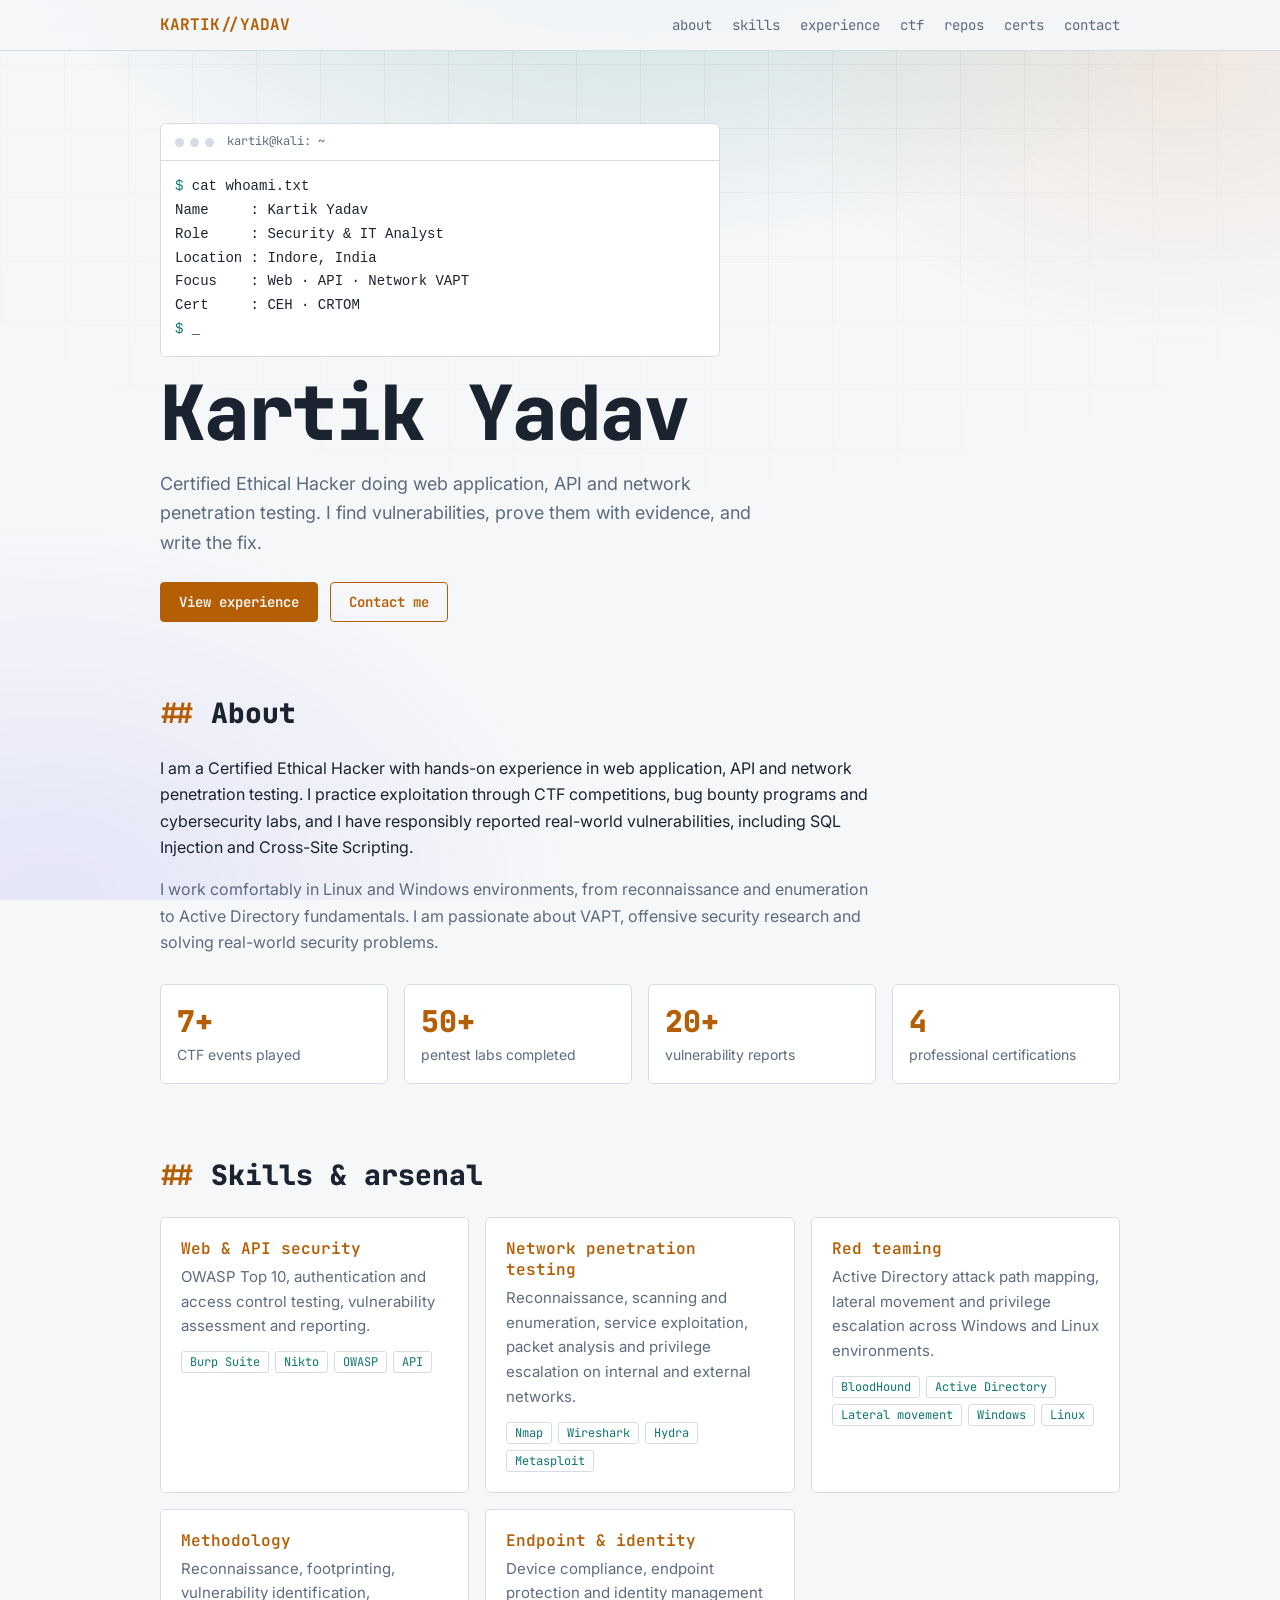
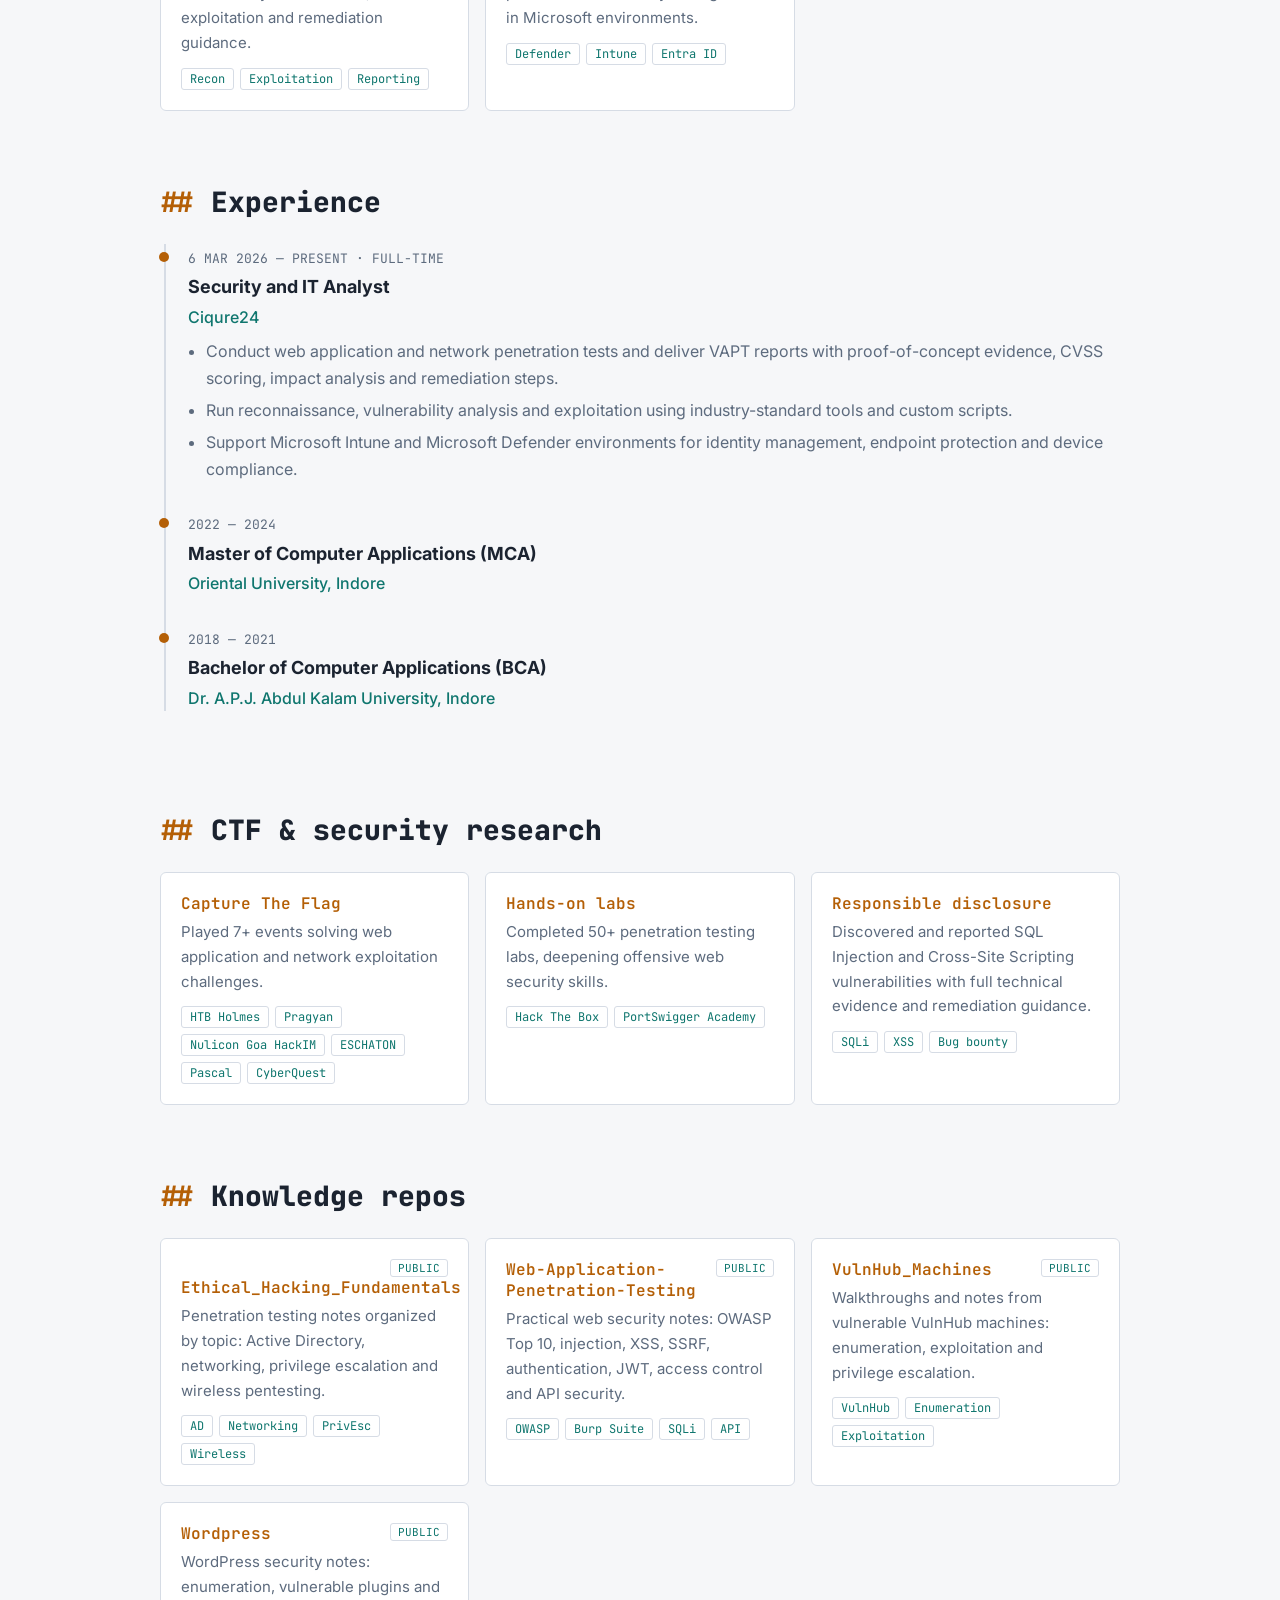
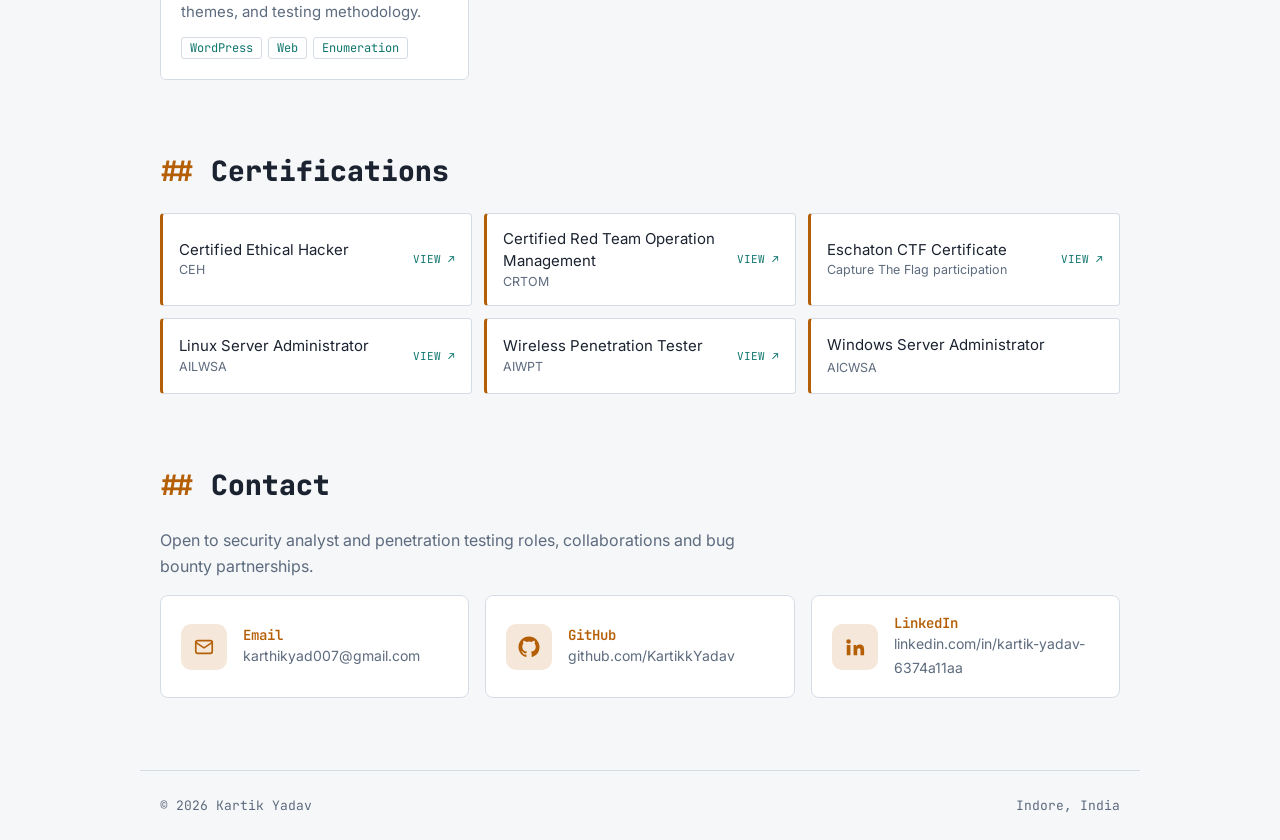
==== commit 521fe50f: "Add files via upload" ====
--- a/index.html
+++ b/index.html
@@ -14,6 +14,19 @@
 *{box-sizing:border-box}
 html{scroll-behavior:smooth;scroll-padding-top:70px}
 body{margin:0;background:var(--bg);color:var(--tx);font:16px/1.65 Inter,system-ui,sans-serif}
+/* background: spotlight glow + fading fine grid + film grain (static, theme-aware) */
+body::before{content:"";position:fixed;inset:0;z-index:-1;pointer-events:none;
+background:
+radial-gradient(900px 520px at 50% -120px,color-mix(in srgb,var(--ac2) 22%,transparent),transparent 72%),
+radial-gradient(560px 380px at 92% 8%,color-mix(in srgb,var(--ac) 10%,transparent),transparent 72%),
+radial-gradient(720px 520px at 4% 100%,color-mix(in srgb,#6366f1 12%,transparent),transparent 72%)}
+body::after{content:"";position:fixed;inset:0;z-index:-1;pointer-events:none;
+background:
+linear-gradient(color-mix(in srgb,var(--tx) 6%,transparent) 1px,transparent 1px) 0 0/64px 64px,
+linear-gradient(90deg,color-mix(in srgb,var(--tx) 6%,transparent) 1px,transparent 1px) 0 0/64px 64px;
+-webkit-mask-image:radial-gradient(ellipse 75% 60% at 50% 0,#000 0%,transparent 100%);mask-image:radial-gradient(ellipse 75% 60% at 50% 0,#000 0%,transparent 100%)}
+html::before{content:"";position:fixed;inset:0;z-index:-1;pointer-events:none;opacity:.07;mix-blend-mode:overlay;
+background-image:url("data:image/svg+xml,%3Csvg xmlns='http://www.w3.org/2000/svg' width='160' height='160'%3E%3Cfilter id='n'%3E%3CfeTurbulence type='fractalNoise' baseFrequency='.8' numOctaves='2' stitchTiles='stitch'/%3E%3C/filter%3E%3Crect width='100%25' height='100%25' filter='url(%23n)'/%3E%3C/svg%3E")}
 .mono{font-family:'JetBrains Mono',ui-monospace,Menlo,monospace}
 a{color:var(--ac2);text-decoration:none}a:hover{text-decoration:underline}
 a:focus-visible,button:focus-visible{outline:2px solid var(--ac);outline-offset:3px}
@@ -60,11 +73,10 @@
 .certs small{display:block;color:var(--mut)}
 .certs li{padding:0}
 .certs li a{display:flex;justify-content:space-between;align-items:center;gap:12px;padding:14px 16px;color:var(--tx);height:100%}
-.certs li a:hover{text-decoration:none;background:color-mix(in srgb,var(--ac) 8%,transparent)}
+.certs li a:hover{text-decoration:none}
 .certs li:hover{border-color:var(--ac)}
 .certs em{font:11px 'JetBrains Mono',monospace;color:var(--ac2);font-style:normal;white-space:nowrap}
 .certs li button{all:unset;box-sizing:border-box;display:flex;justify-content:space-between;align-items:center;gap:12px;padding:14px 16px;width:100%;height:100%;cursor:pointer;color:var(--tx);font:15px/1.5 Inter,system-ui,sans-serif}
-.certs li button:hover{background:color-mix(in srgb,var(--ac) 8%,transparent)}
 .certs li button:focus-visible{outline:2px solid var(--ac);outline-offset:-2px}
 dialog#cv{width:min(960px,94vw);max-height:92vh;padding:0;border:1px solid var(--line);border-radius:8px;background:var(--panel);color:var(--tx)}
 dialog#cv::backdrop{background:rgba(0,0,0,.72)}
@@ -88,6 +100,12 @@
 .cc svg.fl{fill:currentColor;stroke:none}
 .cc b{display:block;font:600 14px 'JetBrains Mono',monospace;color:var(--ac)}
 .cc span.v{display:block;font-size:14px;color:var(--mut);overflow-wrap:anywhere}
+/* interactive tiles: border, tint and lift on hover */
+.card,.stat div,.certs li,.cc{transition:background-color .25s,border-color .25s,transform .2s,box-shadow .25s}
+.card:hover,.stat div:hover,.certs li:hover,.cc:hover{
+background-color:color-mix(in srgb,var(--ac2) 8%,var(--panel));
+border-color:var(--ac);transform:translateY(-3px);box-shadow:0 10px 26px rgba(0,0,0,.18)}
+@media (prefers-reduced-motion:reduce){.card:hover,.stat div:hover,.certs li:hover,.cc:hover{transform:none}}
 footer{max-width:1000px;margin:64px auto 0;padding:24px 20px;border-top:1px solid var(--line);color:var(--mut);font-size:13px;display:flex;justify-content:space-between;flex-wrap:wrap;gap:8px}
 .cur::after{content:"_";animation:b 1s steps(1) infinite}
 @keyframes b{50%{opacity:0}}
@@ -184,6 +202,7 @@
     <li><button type="button" data-src="Certification/Eschaton_CTF_Certificate.png" data-pdf="Certification/Eschaton_CTF_Certificate.pdf" data-title="Eschaton CTF Certificate"><span>Eschaton CTF Certificate<small>Capture The Flag participation</small></span><em>VIEW ↗</em></button></li>
     <li><button type="button" data-src="Certification/Certified-Linux-Server-Administrator.png" data-title="Linux Server Administrator"><span>Linux Server Administrator<small>AILWSA</small></span><em>VIEW ↗</em></button></li>
     <li><button type="button" data-src="Certification/Wireless-Penetration-Tester-2048x1460.png" data-title="Wireless Penetration Tester"><span>Wireless Penetration Tester<small>AIWPT</small></span><em>VIEW ↗</em></button></li>
+    <li><span style="display:block;padding:14px 16px">Windows Server Administrator<small>AICWSA</small></span></li>
   </ul>
 </section>
 
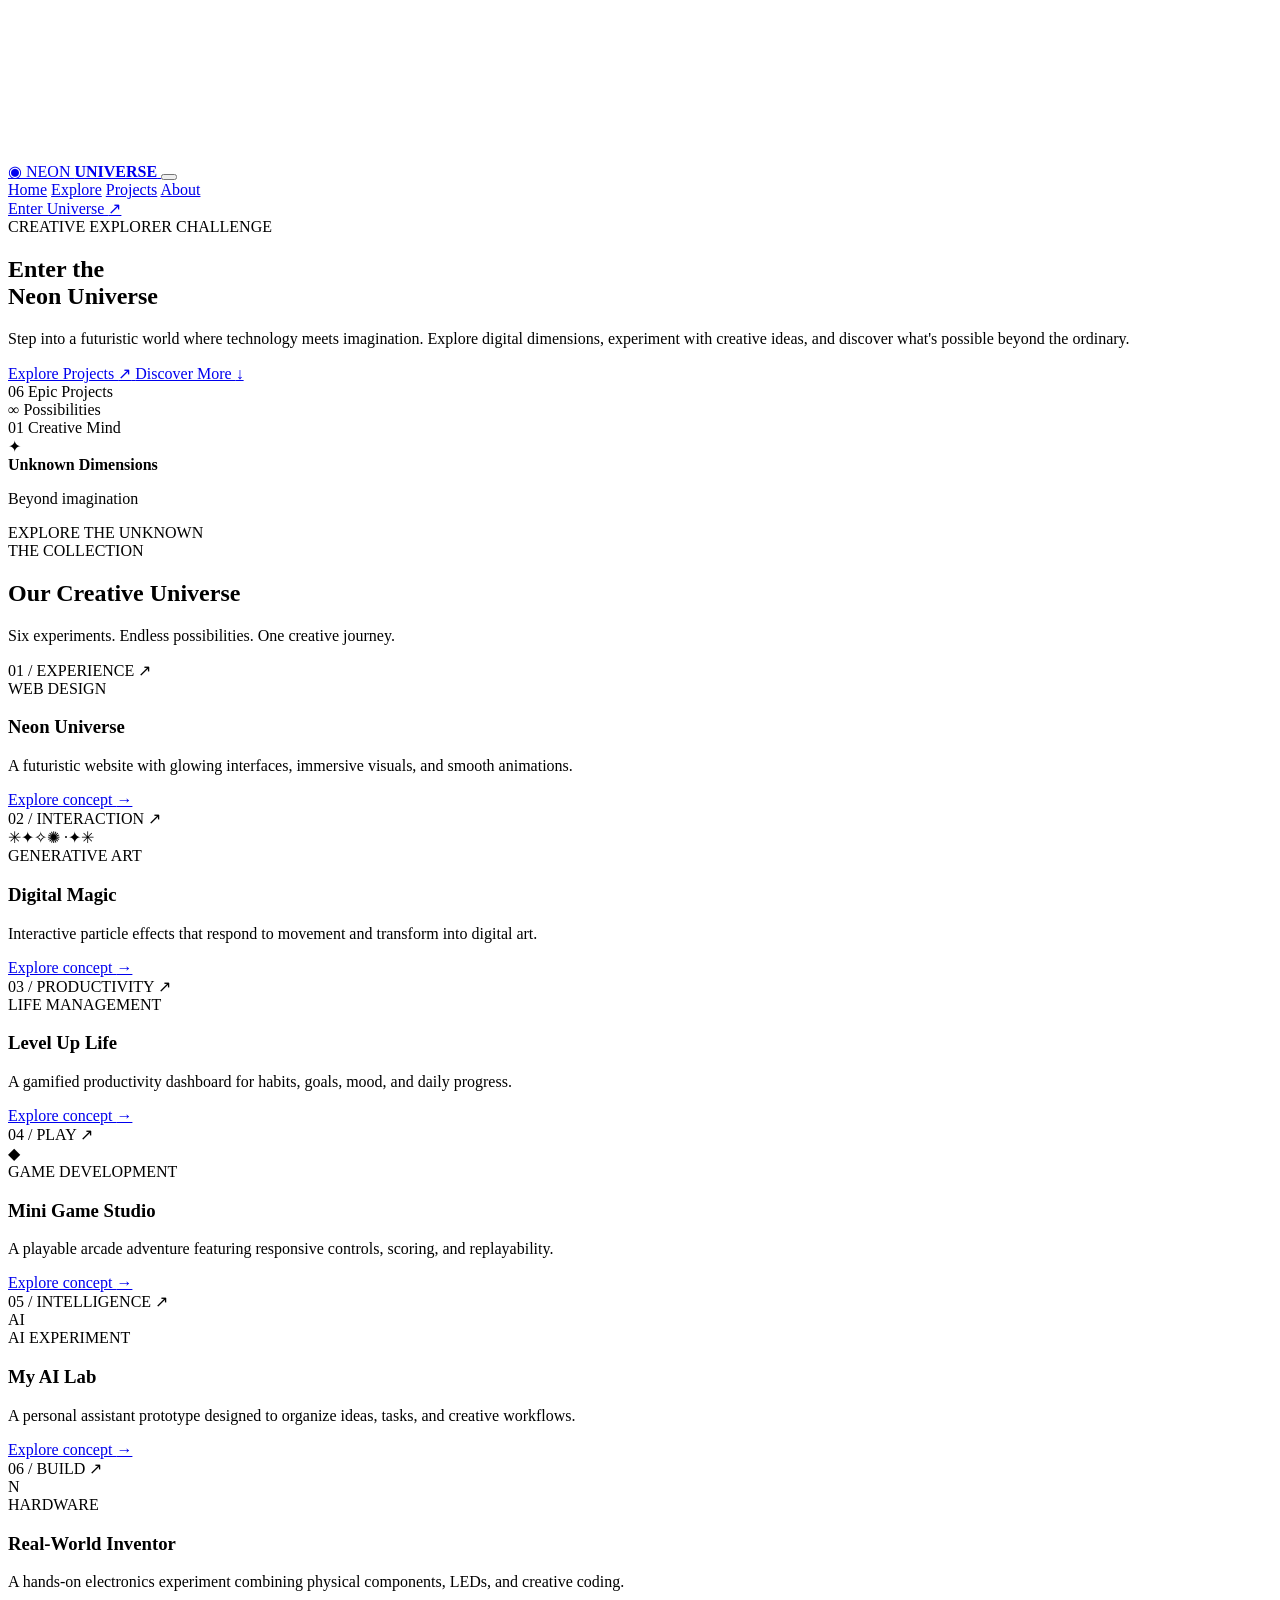
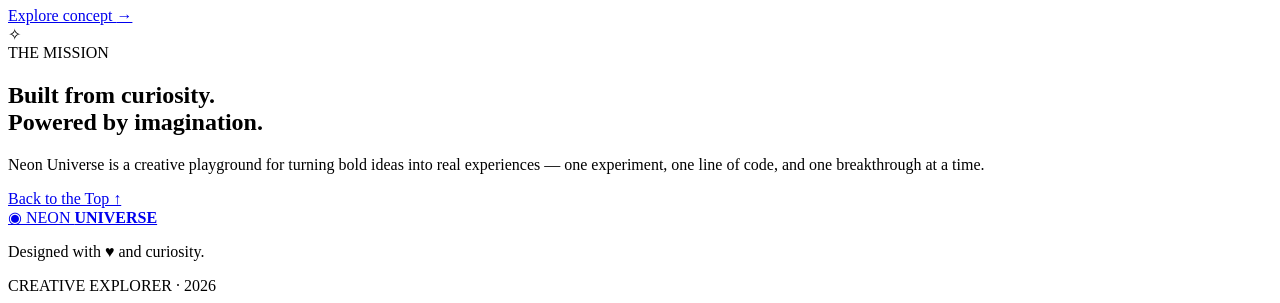
==== commit 4a6257ac: "Update index.html" ====
--- a/index.html
+++ b/index.html
@@ -1,246 +1,299 @@
+
 <!DOCTYPE html>
 <html lang="en">
 <head>
-<meta charset="utf-8">
-<meta name="viewport" content="width=device-width, initial-scale=1, viewport-fit=cover">
-<title>Kartik Yadav | Security Analyst & Penetration Tester</title>
-<meta name="description" content="Kartik Yadav, Certified Ethical Hacker. Web, API and network penetration testing, CTFs and responsible disclosure.">
-<link rel="stylesheet" href="https://fonts.googleapis.com/css2?family=JetBrains+Mono:wght@400;600;800&family=Inter:wght@400;500;600&display=swap">
-<style>
-:root{--bg:#0d1117;--panel:#151b23;--line:#263040;--tx:#d5dde8;--mut:#8493a6;--ac:#ffb454;--ac2:#4fd1c5;box-sizing:border-box;padding-top:env(safe-area-inset-top,0px);padding-bottom:env(safe-area-inset-bottom,0px)}
-@media (prefers-color-scheme:light){:root:not([data-theme="dark"]){--bg:#f6f7f9;--panel:#fff;--line:#d6dce5;--tx:#1b2330;--mut:#5d6b7e;--ac:#b45f06;--ac2:#0f766e}}
-:root[data-theme="light"]{--bg:#f6f7f9;--panel:#fff;--line:#d6dce5;--tx:#1b2330;--mut:#5d6b7e;--ac:#b45f06;--ac2:#0f766e}
-:root[data-theme="dark"]{--bg:#0d1117;--panel:#151b23;--line:#263040;--tx:#d5dde8;--mut:#8493a6;--ac:#ffb454;--ac2:#4fd1c5}
-*{box-sizing:border-box}
-html{scroll-behavior:smooth;scroll-padding-top:70px}
-body{margin:0;background:var(--bg);color:var(--tx);font:16px/1.65 Inter,system-ui,sans-serif}
-/* background: spotlight glow + fading fine grid + film grain (static, theme-aware) */
-body::before{content:"";position:fixed;inset:0;z-index:-1;pointer-events:none;
-background:
-radial-gradient(900px 520px at 50% -120px,color-mix(in srgb,var(--ac2) 22%,transparent),transparent 72%),
-radial-gradient(560px 380px at 92% 8%,color-mix(in srgb,var(--ac) 10%,transparent),transparent 72%),
-radial-gradient(720px 520px at 4% 100%,color-mix(in srgb,#6366f1 12%,transparent),transparent 72%)}
-body::after{content:"";position:fixed;inset:0;z-index:-1;pointer-events:none;
-background:
-linear-gradient(color-mix(in srgb,var(--tx) 6%,transparent) 1px,transparent 1px) 0 0/64px 64px,
-linear-gradient(90deg,color-mix(in srgb,var(--tx) 6%,transparent) 1px,transparent 1px) 0 0/64px 64px;
--webkit-mask-image:radial-gradient(ellipse 75% 60% at 50% 0,#000 0%,transparent 100%);mask-image:radial-gradient(ellipse 75% 60% at 50% 0,#000 0%,transparent 100%)}
-html::before{content:"";position:fixed;inset:0;z-index:-1;pointer-events:none;opacity:.07;mix-blend-mode:overlay;
-background-image:url("data:image/svg+xml,%3Csvg xmlns='http://www.w3.org/2000/svg' width='160' height='160'%3E%3Cfilter id='n'%3E%3CfeTurbulence type='fractalNoise' baseFrequency='.8' numOctaves='2' stitchTiles='stitch'/%3E%3C/filter%3E%3Crect width='100%25' height='100%25' filter='url(%23n)'/%3E%3C/svg%3E")}
-.mono{font-family:'JetBrains Mono',ui-monospace,Menlo,monospace}
-a{color:var(--ac2);text-decoration:none}a:hover{text-decoration:underline}
-a:focus-visible,button:focus-visible{outline:2px solid var(--ac);outline-offset:3px}
-nav{position:sticky;top:0;z-index:5;background:color-mix(in srgb,var(--bg) 90%,transparent);backdrop-filter:blur(8px);border-bottom:1px solid var(--line)}
-nav div{max-width:1000px;margin:auto;padding:12px 20px;display:flex;gap:20px;align-items:center;overflow-x:auto;white-space:nowrap}
-nav b{color:var(--ac);margin-right:auto}
-nav a{color:var(--mut);font-size:14px}
-main{max-width:1000px;margin:auto;padding:0 20px}
-section{padding:64px 0 8px}
-h2{font:800 28px 'JetBrains Mono',monospace;margin:0 0 24px}
-h2::before{content:"## ";color:var(--ac)}
-.hero{padding-top:72px}
-h1{font:800 clamp(40px,8vw,76px)/1 'JetBrains Mono',monospace;margin:18px 0 10px;letter-spacing:-2px}
-.term{background:var(--panel);border:1px solid var(--line);border-radius:6px;font-size:14px;max-width:560px}
-.term header{padding:8px 14px;border-bottom:1px solid var(--line);color:var(--mut);font-size:12px;display:flex;gap:6px;align-items:center}
-.term header i{width:9px;height:9px;border-radius:50%;background:var(--line)}
-.term pre{margin:0;padding:14px;white-space:pre-wrap;line-height:1.7}
-.p{color:var(--ac2)}.k{color:var(--ac)}
-.sub{color:var(--mut);max-width:620px;font-size:18px}
-.btns{display:flex;gap:12px;flex-wrap:wrap;margin-top:24px}
-.btn{padding:10px 18px;border:1px solid var(--ac);color:var(--ac);border-radius:4px;font:600 14px 'JetBrains Mono',monospace}
-.btn.f{background:var(--ac);color:var(--bg)}.btn:hover{text-decoration:none;opacity:.85}
-.grid{display:grid;grid-template-columns:repeat(auto-fit,minmax(280px,1fr));gap:16px}
-.card{background:var(--panel);border:1px solid var(--line);border-radius:6px;padding:20px}
-.card h3{margin:0 0 6px;font:600 16px 'JetBrains Mono',monospace;color:var(--ac)}
-.card p{margin:0 0 12px;color:var(--mut);font-size:15px}
-.tags{display:flex;flex-wrap:wrap;gap:6px}
-.tags span{font:12px 'JetBrains Mono',monospace;border:1px solid var(--line);padding:2px 8px;border-radius:3px;color:var(--ac2)}
-.tl{border-left:2px solid var(--line);padding-left:22px;margin-left:4px}
-.tl article{position:relative;margin-bottom:28px}
-.tl article::before{content:"";position:absolute;left:-29px;top:8px;width:10px;height:10px;background:var(--ac);border-radius:50%}
-.tl time{font:13px 'JetBrains Mono',monospace;color:var(--mut)}
-.tl h3{margin:2px 0;font-size:18px}.tl h4{margin:0 0 8px;color:var(--ac2);font-weight:500}
-.tl ul{margin:0;padding-left:18px;color:var(--mut)}.tl li{margin-bottom:6px}
-.repo{display:block;color:var(--tx)}.repo:hover{text-decoration:none;border-color:var(--ac)}
-.repo em{float:right;font:11px 'JetBrains Mono',monospace;color:var(--ac2);border:1px solid var(--line);padding:1px 7px;border-radius:3px;font-style:normal}
-.repo .tags{margin-top:4px}
-.stat{display:grid;grid-template-columns:repeat(auto-fit,minmax(160px,1fr));gap:16px;margin-top:28px}
-.stat div{border:1px solid var(--line);border-radius:6px;padding:16px;background:var(--panel)}
-.stat b{display:block;font:800 30px 'JetBrains Mono',monospace;color:var(--ac)}
-.stat span{color:var(--mut);font-size:14px}
-.certs{list-style:none;padding:0;margin:0;display:grid;grid-template-columns:repeat(auto-fit,minmax(240px,1fr));gap:12px}
-.certs li{background:var(--panel);border:1px solid var(--line);border-left:3px solid var(--ac);border-radius:4px;padding:14px 16px;font-size:15px}
-.certs small{display:block;color:var(--mut)}
-.certs li{padding:0}
-.certs li a{display:flex;justify-content:space-between;align-items:center;gap:12px;padding:14px 16px;color:var(--tx);height:100%}
-.certs li a:hover{text-decoration:none}
-.certs li:hover{border-color:var(--ac)}
-.certs em{font:11px 'JetBrains Mono',monospace;color:var(--ac2);font-style:normal;white-space:nowrap}
-.certs li button{all:unset;box-sizing:border-box;display:flex;justify-content:space-between;align-items:center;gap:12px;padding:14px 16px;width:100%;height:100%;cursor:pointer;color:var(--tx);font:15px/1.5 Inter,system-ui,sans-serif}
-.certs li button:focus-visible{outline:2px solid var(--ac);outline-offset:-2px}
-dialog#cv{width:min(960px,94vw);max-height:92vh;padding:0;border:1px solid var(--line);border-radius:8px;background:var(--panel);color:var(--tx)}
-dialog#cv::backdrop{background:rgba(0,0,0,.72)}
-#cv header{display:flex;justify-content:space-between;align-items:center;gap:12px;padding:12px 16px;border-bottom:1px solid var(--line)}
-#cv header b{font:600 14px 'JetBrains Mono',monospace;color:var(--ac)}
-#cv header div{display:flex;gap:10px;align-items:center}
-#cv header a{font:12px 'JetBrains Mono',monospace}
-#cv header button{all:unset;cursor:pointer;font:600 14px 'JetBrains Mono',monospace;padding:4px 10px;border:1px solid var(--line);border-radius:4px}
-#cv header button:focus-visible{outline:2px solid var(--ac)}
-#cvb{padding:12px;overflow:auto;max-height:calc(92vh - 58px);text-align:center}
-#cvb img{max-width:100%;height:auto;border-radius:4px}
-#cvb iframe{width:100%;height:78vh;border:0;background:#fff}
-#cvb p{color:var(--mut);padding:40px 12px}
-.contact a.row{display:flex;justify-content:space-between;gap:12px;padding:14px 0;border-bottom:1px solid var(--line);color:var(--tx);flex-wrap:wrap}
-.contact a.row span:first-child{color:var(--mut)}
-.cgrid{display:grid;grid-template-columns:repeat(auto-fit,minmax(260px,1fr));gap:16px}
-.cc{display:flex;align-items:center;gap:16px;background:var(--panel);border:1px solid var(--line);border-radius:8px;padding:18px 20px;color:var(--tx);transition:border-color .15s,transform .15s}
-.cc:hover{text-decoration:none;border-color:var(--ac);transform:translateY(-2px)}
-.cc .ic{flex:none;width:46px;height:46px;border-radius:10px;display:grid;place-items:center;background:color-mix(in srgb,var(--ac) 14%,transparent);color:var(--ac)}
-.cc svg{width:22px;height:22px;fill:none;stroke:currentColor;stroke-width:1.8;stroke-linecap:round;stroke-linejoin:round}
-.cc svg.fl{fill:currentColor;stroke:none}
-.cc b{display:block;font:600 14px 'JetBrains Mono',monospace;color:var(--ac)}
-.cc span.v{display:block;font-size:14px;color:var(--mut);overflow-wrap:anywhere}
-/* interactive tiles: border, tint and lift on hover */
-.card,.stat div,.certs li,.cc{transition:background-color .25s,border-color .25s,transform .2s,box-shadow .25s}
-.card:hover,.stat div:hover,.certs li:hover,.cc:hover{
-background-color:color-mix(in srgb,var(--ac2) 8%,var(--panel));
-border-color:var(--ac);transform:translateY(-3px);box-shadow:0 10px 26px rgba(0,0,0,.18)}
-@media (prefers-reduced-motion:reduce){.card:hover,.stat div:hover,.certs li:hover,.cc:hover{transform:none}}
-footer{max-width:1000px;margin:64px auto 0;padding:24px 20px;border-top:1px solid var(--line);color:var(--mut);font-size:13px;display:flex;justify-content:space-between;flex-wrap:wrap;gap:8px}
-.cur::after{content:"_";animation:b 1s steps(1) infinite}
-@keyframes b{50%{opacity:0}}
-@media (prefers-reduced-motion:reduce){.cur::after{animation:none}html{scroll-behavior:auto}}
-</style>
+  <meta charset="UTF-8">
+  <meta name="viewport" content="width=device-width, initial-scale=1.0">
+  <meta name="theme-color" content="#050510">
+
+  <title>Neon Universe | Explore Beyond</title>
+  <meta name="description" content="Step into Neon Universe — a futuristic world of creative experiments, interactive projects, digital art and technology.">
+
+  <link rel="preconnect" href="https://fonts.googleapis.com">
+  <link rel="preconnect" href="https://fonts.gstatic.com" crossorigin>
+  <link href="https://fonts.googleapis.com/css2?family=Inter:wght@400;500;600;700;800;900&display=swap" rel="stylesheet">
+
+  <link rel="stylesheet" href="style.css">
+  <script src="script.js" defer></script>
 </head>
+
 <body>
-<nav><div class="mono"><b>KARTIK//YADAV</b><a href="#about">about</a><a href="#skills">skills</a><a href="#experience">experience</a><a href="#research">ctf</a><a href="#repos">repos</a><a href="#certs">certs</a><a href="#contact">contact</a></div></nav>
-<main>
-<section class="hero" id="top">
-  <div class="term mono"><header><i></i><i></i><i></i>&nbsp;kartik@kali: ~</header>
-<pre><span class="p">$</span> cat whoami.txt
-Name     : Kartik Yadav
-Role     : Security &amp; IT Analyst
-Location : Indore, India
-Focus    : Web · API · Network VAPT
-Cert     : CEH · CRTOM
-<span class="p">$</span> <span class="cur"></span></pre></div>
-  <h1>Kartik Yadav</h1>
-  <p class="sub">Certified Ethical Hacker doing web application, API and network penetration testing. I find vulnerabilities, prove them with evidence, and write the fix.</p>
-  <div class="btns"><a class="btn f" href="#experience">View experience</a><a class="btn" href="#contact">Contact me</a></div>
-</section>
-
-<section id="about">
-  <h2>About</h2>
-  <p style="max-width:720px">I am a Certified Ethical Hacker with hands-on experience in web application, API and network penetration testing. I practice exploitation through CTF competitions, bug bounty programs and cybersecurity labs, and I have responsibly reported real-world vulnerabilities, including SQL Injection and Cross-Site Scripting.</p>
-  <p style="max-width:720px;color:var(--mut)">I work comfortably in Linux and Windows environments, from reconnaissance and enumeration to Active Directory fundamentals. I am passionate about VAPT, offensive security research and solving real-world security problems.</p>
-  <div class="stat">
-    <div><b>7+</b><span>CTF events played</span></div>
-    <div><b>50+</b><span>pentest labs completed</span></div>
-    <div><b>20+</b><span>vulnerability reports</span></div>
-    <div><b>4</b><span>professional certifications</span></div>
-  </div>
-</section>
-
-<section id="skills">
-  <h2>Skills &amp; arsenal</h2>
-  <div class="grid">
-    <div class="card"><h3>Web &amp; API security</h3><p>OWASP Top 10, authentication and access control testing, vulnerability assessment and reporting.</p><div class="tags"><span>Burp Suite</span><span>Nikto</span><span>OWASP</span><span>API</span></div></div>
-    <div class="card"><h3>Network penetration testing</h3><p>Reconnaissance, scanning and enumeration, service exploitation, packet analysis and privilege escalation on internal and external networks.</p><div class="tags"><span>Nmap</span><span>Wireshark</span><span>Hydra</span><span>Metasploit</span></div></div>
-    <div class="card"><h3>Red teaming</h3><p>Active Directory attack path mapping, lateral movement and privilege escalation across Windows and Linux environments.</p><div class="tags"><span>BloodHound</span><span>Active Directory</span><span>Lateral movement</span><span>Windows</span><span>Linux</span></div></div>
-    <div class="card"><h3>Methodology</h3><p>Reconnaissance, footprinting, vulnerability identification, exploitation and remediation guidance.</p><div class="tags"><span>Recon</span><span>Exploitation</span><span>Reporting</span></div></div>
-    <div class="card"><h3>Endpoint &amp; identity</h3><p>Device compliance, endpoint protection and identity management in Microsoft environments.</p><div class="tags"><span>Defender</span><span>Intune</span><span>Entra ID</span></div></div>
-  </div>
-</section>
-
-<section id="experience">
-  <h2>Experience</h2>
-  <div class="tl">
-    <article>
-      <time>6 MAR 2026 — PRESENT · FULL-TIME</time>
-      <h3>Security and IT Analyst</h3><h4>Ciqure24</h4>
-      <ul>
-        <li>Conduct web application and network penetration tests and deliver VAPT reports with proof-of-concept evidence, CVSS scoring, impact analysis and remediation steps.</li>
-        <li>Run reconnaissance, vulnerability analysis and exploitation using industry-standard tools and custom scripts.</li>
-        <li>Support Microsoft Intune and Microsoft Defender environments for identity management, endpoint protection and device compliance.</li>
-      </ul>
-    </article>
-    <article>
-      <time>2022 — 2024</time>
-      <h3>Master of Computer Applications (MCA)</h3><h4>Oriental University, Indore</h4>
-    </article>
-    <article>
-      <time>2018 — 2021</time>
-      <h3>Bachelor of Computer Applications (BCA)</h3><h4>Dr. A.P.J. Abdul Kalam University, Indore</h4>
-    </article>
-  </div>
-</section>
-
-<section id="research">
-  <h2>CTF &amp; security research</h2>
-  <div class="grid">
-    <div class="card"><h3>Capture The Flag</h3><p>Played 7+ events solving web application and network exploitation challenges.</p><div class="tags"><span>HTB Holmes</span><span>Pragyan</span><span>Nulicon Goa HackIM</span><span>ESCHATON</span><span>Pascal</span><span>CyberQuest</span></div></div>
-    <div class="card"><h3>Hands-on labs</h3><p>Completed 50+ penetration testing labs, deepening offensive web security skills.</p><div class="tags"><span>Hack The Box</span><span>PortSwigger Academy</span></div></div>
-    <div class="card"><h3>Responsible disclosure</h3><p>Discovered and reported SQL Injection and Cross-Site Scripting vulnerabilities with full technical evidence and remediation guidance.</p><div class="tags"><span>SQLi</span><span>XSS</span><span>Bug bounty</span></div></div>
-  </div>
-</section>
-
-<section id="repos">
-  <h2>Knowledge repos</h2>
-  <div class="grid">
-    <a class="card repo" href="https://github.com/KartikkYadav/Ethical_Hacking_Fundamentals" target="_blank" rel="noopener"><em>PUBLIC</em><h3>Ethical_Hacking_Fundamentals</h3><p>Penetration testing notes organized by topic: Active Directory, networking, privilege escalation and wireless pentesting.</p><div class="tags"><span>AD</span><span>Networking</span><span>PrivEsc</span><span>Wireless</span></div></a>
-    <a class="card repo" href="https://github.com/KartikkYadav/Web-Application-Penetration-Testing" target="_blank" rel="noopener"><em>PUBLIC</em><h3>Web-Application-Penetration-Testing</h3><p>Practical web security notes: OWASP Top 10, injection, XSS, SSRF, authentication, JWT, access control and API security.</p><div class="tags"><span>OWASP</span><span>Burp Suite</span><span>SQLi</span><span>API</span></div></a>
-    <a class="card repo" href="https://github.com/KartikkYadav/VulnHub_Machines" target="_blank" rel="noopener"><em>PUBLIC</em><h3>VulnHub_Machines</h3><p>Walkthroughs and notes from vulnerable VulnHub machines: enumeration, exploitation and privilege escalation.</p><div class="tags"><span>VulnHub</span><span>Enumeration</span><span>Exploitation</span></div></a>
-    <a class="card repo" href="https://github.com/KartikkYadav/Wordpress" target="_blank" rel="noopener"><em>PUBLIC</em><h3>Wordpress</h3><p>WordPress security notes: enumeration, vulnerable plugins and themes, and testing methodology.</p><div class="tags"><span>WordPress</span><span>Web</span><span>Enumeration</span></div></a>
-  </div>
-</section>
-
-<section id="certs">
-  <h2>Certifications</h2>
-  <ul class="certs">
-    <li><button type="button" data-src="Certification/1745312536847.jpeg" data-title="Certified Ethical Hacker"><span>Certified Ethical Hacker<small>CEH</small></span><em>VIEW ↗</em></button></li>
-    <li><button type="button" data-src="Certification/certified_red_certificate.png" data-pdf="Certification/certified_red_certificate.pdf" data-title="Certified Red Team Operation Management"><span>Certified Red Team Operation Management<small>CRTOM</small></span><em>VIEW ↗</em></button></li>
-    <li><button type="button" data-src="Certification/Eschaton_CTF_Certificate.png" data-pdf="Certification/Eschaton_CTF_Certificate.pdf" data-title="Eschaton CTF Certificate"><span>Eschaton CTF Certificate<small>Capture The Flag participation</small></span><em>VIEW ↗</em></button></li>
-    <li><button type="button" data-src="Certification/Certified-Linux-Server-Administrator.png" data-title="Linux Server Administrator"><span>Linux Server Administrator<small>AILWSA</small></span><em>VIEW ↗</em></button></li>
-    <li><button type="button" data-src="Certification/Wireless-Penetration-Tester-2048x1460.png" data-title="Wireless Penetration Tester"><span>Wireless Penetration Tester<small>AIWPT</small></span><em>VIEW ↗</em></button></li>
-    <li><span style="display:block;padding:14px 16px">Windows Server Administrator<small>AICWSA</small></span></li>
-  </ul>
-</section>
-
-<section id="contact" class="contact">
-  <h2>Contact</h2>
-  <p style="color:var(--mut);max-width:620px">Open to security analyst and penetration testing roles, collaborations and bug bounty partnerships.</p>
-<div class="cgrid">
-    <a class="cc" href="mailto:karthikyad007@gmail.com"><span class="ic"><svg viewBox="0 0 24 24"><rect x="3" y="5" width="18" height="14" rx="2"/><path d="m3 7 9 6 9-6"/></svg></span><span><b>Email</b><span class="v">karthikyad007@gmail.com</span></span></a>
-    <a class="cc" href="https://github.com/KartikkYadav" target="_blank" rel="noopener"><span class="ic"><svg class="fl" viewBox="0 0 24 24"><path d="M12 .5C5.65.5.5 5.65.5 12c0 5.08 3.29 9.39 7.86 10.91.58.1.79-.25.79-.56v-2.1c-3.2.7-3.87-1.36-3.87-1.36-.52-1.33-1.28-1.69-1.28-1.69-1.04-.71.08-.7.08-.7 1.15.08 1.76 1.18 1.76 1.18 1.03 1.76 2.69 1.25 3.35.96.1-.74.4-1.25.73-1.54-2.55-.29-5.24-1.28-5.24-5.69 0-1.26.45-2.28 1.18-3.09-.12-.29-.51-1.46.11-3.05 0 0 .97-.31 3.17 1.18a11 11 0 0 1 5.77 0c2.2-1.49 3.17-1.18 3.17-1.18.62 1.59.23 2.76.11 3.05.74.81 1.18 1.83 1.18 3.09 0 4.42-2.69 5.39-5.25 5.68.41.36.78 1.06.78 2.14v3.17c0 .31.21.67.8.56A11.5 11.5 0 0 0 23.5 12C23.5 5.65 18.35.5 12 .5z"/></svg></span><span><b>GitHub</b><span class="v">github.com/KartikkYadav</span></span></a>
-    <a class="cc" href="https://linkedin.com/in/kartik-yadav-6374a11aa" target="_blank" rel="noopener"><span class="ic"><svg class="fl" viewBox="0 0 24 24"><path d="M4.98 3.5a2.5 2.5 0 1 1 0 5 2.5 2.5 0 0 1 0-5zM3 9.75h4V21H3V9.75zm6.5 0h3.83v1.54h.05c.53-1 1.84-2.07 3.78-2.07 4.04 0 4.79 2.66 4.79 6.12V21h-4v-4.9c0-1.17-.02-2.67-1.63-2.67-1.63 0-1.88 1.27-1.88 2.58V21h-4V9.75z"/></svg></span><span><b>LinkedIn</b><span class="v">linkedin.com/in/kartik-yadav-6374a11aa</span></span></a>
-  </div>
-</section>
-</main>
-<footer class="mono"><span>© 2026 Kartik Yadav</span><span>Indore, India</span></footer>
-<dialog id="cv" aria-label="Certificate viewer"><header><b id="cvt"></b><div><a id="cvo" href="#" target="_blank" rel="noopener">open in new tab</a><button type="button" id="cvx" aria-label="Close">close</button></div></header><div id="cvb"></div></dialog>
-<script>
-(function(){
-var d=document.getElementById('cv'),b=document.getElementById('cvb');
-function show(src,title,pdf){
- document.getElementById('cvt').textContent=title;
- document.getElementById('cvo').href=pdf||src;
- b.innerHTML='';
- if(/\.pdf$/i.test(src)){
-  var f=document.createElement('iframe');f.src=src;f.title=title;b.appendChild(f);
- }else{
-  var i=document.createElement('img');i.alt=title+' certificate';i.src=src;
-  i.onerror=function(){b.innerHTML='<p>Certificate file not found. Upload the Certification folder next to index.html.</p>';};
-  b.appendChild(i);
- }
- if(d.showModal)d.showModal();else d.setAttribute('open','');
-}
-document.querySelectorAll('.certs button').forEach(function(x){
- x.addEventListener('click',function(){show(x.dataset.src,x.dataset.title,x.dataset.pdf);});
-});
-document.getElementById('cvx').addEventListener('click',function(){d.close();});
-d.addEventListener('click',function(e){if(e.target===d)d.close();});
-d.addEventListener('close',function(){b.innerHTML='';});
-})();
-</script>
+  <div class="ambient ambient-one"></div>
+  <div class="ambient ambient-two"></div>
+  <canvas id="starfield" aria-hidden="true"></canvas>
+
+  <!-- Navigation -->
+  <header class="site-header">
+    <nav class="navbar container" aria-label="Main navigation">
+      <a href="#home" class="brand" aria-label="Neon Universe home">
+        <span class="brand-icon">◉</span>
+        <span>NEON <strong>UNIVERSE</strong></span>
+      </a>
+
+      <button
+        class="menu-toggle"
+        id="menu-toggle"
+        aria-label="Open navigation"
+        aria-expanded="false"
+        aria-controls="nav-links"
+      >
+        <span></span>
+        <span></span>
+        <span></span>
+      </button>
+
+      <div class="nav-links" id="nav-links">
+        <a href="#home" class="nav-link active">Home</a>
+        <a href="#explore" class="nav-link">Explore</a>
+        <a href="#projects" class="nav-link">Projects</a>
+        <a href="#about" class="nav-link">About</a>
+      </div>
+
+      <a href="#projects" class="nav-cta">
+        Enter Universe <span aria-hidden="true">↗</span>
+      </a>
+    </nav>
+  </header>
+
+  <main>
+    <!-- Hero -->
+    <section class="hero container" id="home">
+      <div class="hero-content">
+        <div class="eyebrow">
+          <span class="status-dot"></span>
+          CREATIVE EXPLORER CHALLENGE
+        </div>
+
+        <h1>
+          Enter the<br>
+          <span class="gradient-text">Neon Universe</span>
+        </h1>
+
+        <p class="hero-description">
+          Step into a futuristic world where technology meets imagination.
+          Explore digital dimensions, experiment with creative ideas, and
+          discover what's possible beyond the ordinary.
+        </p>
+
+        <div class="hero-actions">
+          <a href="#projects" class="button button-primary">
+            Explore Projects <span aria-hidden="true">↗</span>
+          </a>
+
+          <a href="#about" class="button button-secondary">
+            Discover More <span aria-hidden="true">↓</span>
+          </a>
+        </div>
+
+        <div class="hero-stats">
+          <div class="stat">
+            <span class="stat-number">06</span>
+            <span class="stat-label">Epic Projects</span>
+          </div>
+
+          <div class="stat-divider"></div>
+
+          <div class="stat">
+            <span class="stat-number">∞</span>
+            <span class="stat-label">Possibilities</span>
+          </div>
+
+          <div class="stat-divider"></div>
+
+          <div class="stat">
+            <span class="stat-number">01</span>
+            <span class="stat-label">Creative Mind</span>
+          </div>
+        </div>
+      </div>
+
+      <div class="hero-visual" id="explore">
+        <div class="orbit orbit-one"></div>
+        <div class="orbit orbit-two"></div>
+        <div class="orbit orbit-three"></div>
+
+        <div class="planet">
+          <div class="planet-glow"></div>
+          <div class="planet-surface"></div>
+        </div>
+
+        <div class="planet-moon"></div>
+
+        <div class="floating-card">
+          <span class="floating-card-icon">✦</span>
+          <div>
+            <strong>Unknown Dimensions</strong>
+            <p>Beyond imagination</p>
+          </div>
+          <span class="live-indicator"></span>
+        </div>
+
+        <div class="visual-caption">
+          <span class="caption-line"></span>
+          <span>EXPLORE THE UNKNOWN</span>
+        </div>
+      </div>
+    </section>
+
+    <!-- Projects -->
+    <section class="projects-section container" id="projects">
+      <div class="section-heading">
+        <span class="section-kicker">THE COLLECTION</span>
+        <h2>Our Creative <span class="gradient-text">Universe</span></h2>
+        <p>Six experiments. Endless possibilities. One creative journey.</p>
+      </div>
+
+      <div class="project-grid">
+        <article class="project-card project-neon">
+          <div class="project-top">
+            <span class="project-number">01 / EXPERIENCE</span>
+            <span class="project-arrow">↗</span>
+          </div>
+          <div class="project-art art-planet">
+            <div class="mini-orbit"></div>
+            <div class="mini-planet"></div>
+          </div>
+          <div class="project-info">
+            <span class="project-tag">WEB DESIGN</span>
+            <h3>Neon Universe</h3>
+            <p>A futuristic website with glowing interfaces, immersive visuals, and smooth animations.</p>
+            <a href="#home" class="project-link">Explore concept <span>→</span></a>
+          </div>
+        </article>
+
+        <article class="project-card project-particles">
+          <div class="project-top">
+            <span class="project-number">02 / INTERACTION</span>
+            <span class="project-arrow">↗</span>
+          </div>
+          <div class="project-art art-particles">
+            <span>✳</span><span>✦</span><span>✧</span><span>✺</span>
+            <span>·</span><span>✦</span><span>✳</span>
+          </div>
+          <div class="project-info">
+            <span class="project-tag">GENERATIVE ART</span>
+            <h3>Digital Magic</h3>
+            <p>Interactive particle effects that respond to movement and transform into digital art.</p>
+            <a href="#about" class="project-link">Explore concept <span>→</span></a>
+          </div>
+        </article>
+
+        <article class="project-card project-life">
+          <div class="project-top">
+            <span class="project-number">03 / PRODUCTIVITY</span>
+            <span class="project-arrow">↗</span>
+          </div>
+          <div class="project-art art-dashboard">
+            <div class="dashboard-window">
+              <span class="dashboard-dot"></span>
+              <span class="dashboard-dot"></span>
+              <span class="dashboard-dot"></span>
+              <div class="dashboard-ring"></div>
+              <div class="dashboard-bars">
+                <i></i><i></i><i></i><i></i><i></i><i></i>
+              </div>
+            </div>
+          </div>
+          <div class="project-info">
+            <span class="project-tag">LIFE MANAGEMENT</span>
+            <h3>Level Up Life</h3>
+            <p>A gamified productivity dashboard for habits, goals, mood, and daily progress.</p>
+            <a href="#about" class="project-link">Explore concept <span>→</span></a>
+          </div>
+        </article>
+
+        <article class="project-card project-game">
+          <div class="project-top">
+            <span class="project-number">04 / PLAY</span>
+            <span class="project-arrow">↗</span>
+          </div>
+          <div class="project-art art-game">
+            <div class="game-star star-a"></div>
+            <div class="game-star star-b"></div>
+            <div class="game-platform platform-a"></div>
+            <div class="game-platform platform-b"></div>
+            <div class="game-character">◆</div>
+          </div>
+          <div class="project-info">
+            <span class="project-tag">GAME DEVELOPMENT</span>
+            <h3>Mini Game Studio</h3>
+            <p>A playable arcade adventure featuring responsive controls, scoring, and replayability.</p>
+            <a href="#about" class="project-link">Explore concept <span>→</span></a>
+          </div>
+        </article>
+
+        <article class="project-card project-ai">
+          <div class="project-top">
+            <span class="project-number">05 / INTELLIGENCE</span>
+            <span class="project-arrow">↗</span>
+          </div>
+          <div class="project-art art-ai">
+            <div class="ai-core">AI</div>
+            <div class="ai-ring ai-ring-one"></div>
+            <div class="ai-ring ai-ring-two"></div>
+            <span class="ai-node node-a"></span>
+            <span class="ai-node node-b"></span>
+            <span class="ai-node node-c"></span>
+          </div>
+          <div class="project-info">
+            <span class="project-tag">AI EXPERIMENT</span>
+            <h3>My AI Lab</h3>
+            <p>A personal assistant prototype designed to organize ideas, tasks, and creative workflows.</p>
+            <a href="#about" class="project-link">Explore concept <span>→</span></a>
+          </div>
+        </article>
+
+        <article class="project-card project-inventor">
+          <div class="project-top">
+            <span class="project-number">06 / BUILD</span>
+            <span class="project-arrow">↗</span>
+          </div>
+          <div class="project-art art-hardware">
+            <div class="hardware-chip">N</div>
+            <div class="circuit circuit-a"></div>
+            <div class="circuit circuit-b"></div>
+            <div class="circuit circuit-c"></div>
+          </div>
+          <div class="project-info">
+            <span class="project-tag">HARDWARE</span>
+            <h3>Real-World Inventor</h3>
+            <p>A hands-on electronics experiment combining physical components, LEDs, and creative coding.</p>
+            <a href="#about" class="project-link">Explore concept <span>→</span></a>
+          </div>
+        </article>
+      </div>
+    </section>
+
+    <!-- About -->
+    <section class="about-section container" id="about">
+      <div class="about-panel">
+        <div class="about-symbol">✧</div>
+        <div class="about-content">
+          <span class="section-kicker">THE MISSION</span>
+          <h2>Built from curiosity.<br><span class="gradient-text">Powered by imagination.</span></h2>
+          <p>
+            Neon Universe is a creative playground for turning bold ideas into
+            real experiences — one experiment, one line of code, and one
+            breakthrough at a time.
+          </p>
+          <a href="#home" class="button button-primary">Back to the Top ↑</a>
+        </div>
+      </div>
+    </section>
+  </main>
+
+  <!-- Footer -->
+  <footer class="site-footer">
+    <div class="container footer-inner">
+      <a href="#home" class="brand">
+        <span class="brand-icon">◉</span>
+        <span>NEON <strong>UNIVERSE</strong></span>
+      </a>
+
+      <p>Designed with <span class="heart">♥</span> and curiosity.</p>
+
+      <span class="footer-credit">CREATIVE EXPLORER · 2026</span>
+    </div>
+  </footer>
 </body>
 </html>
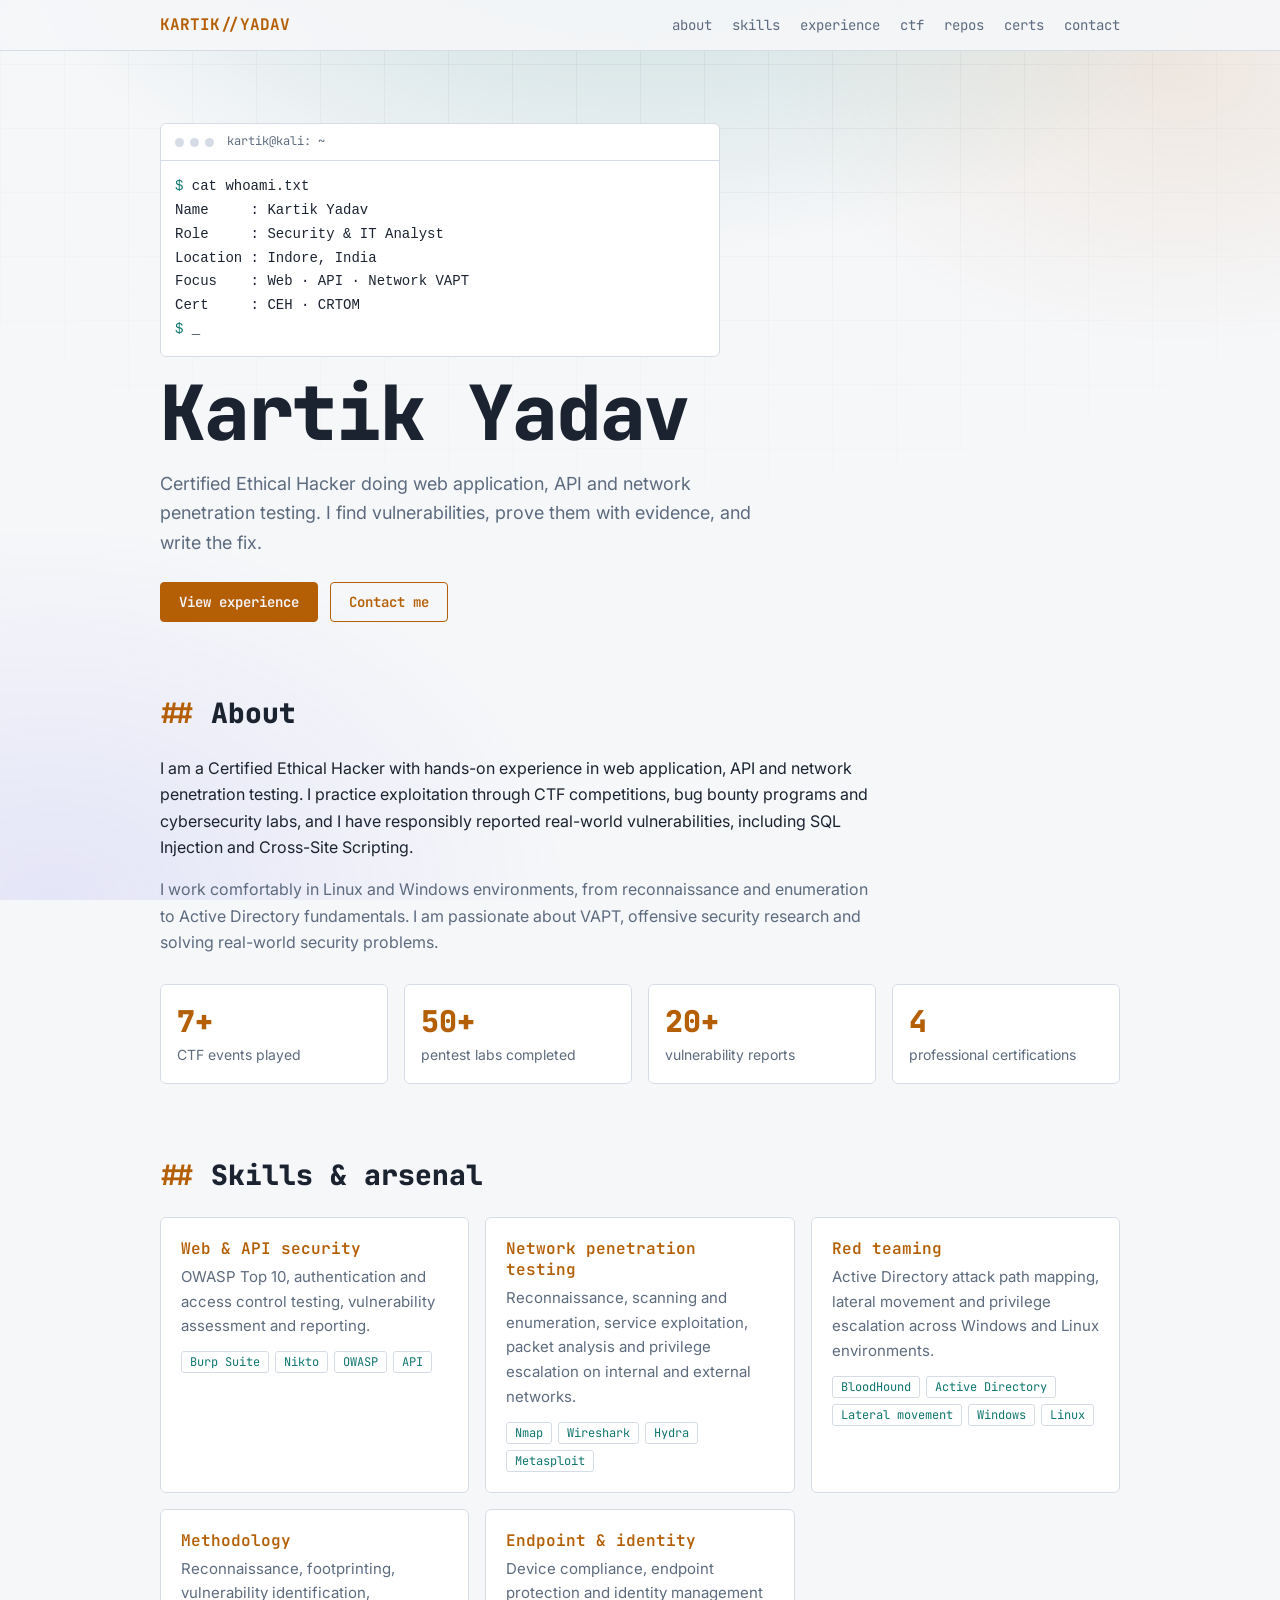
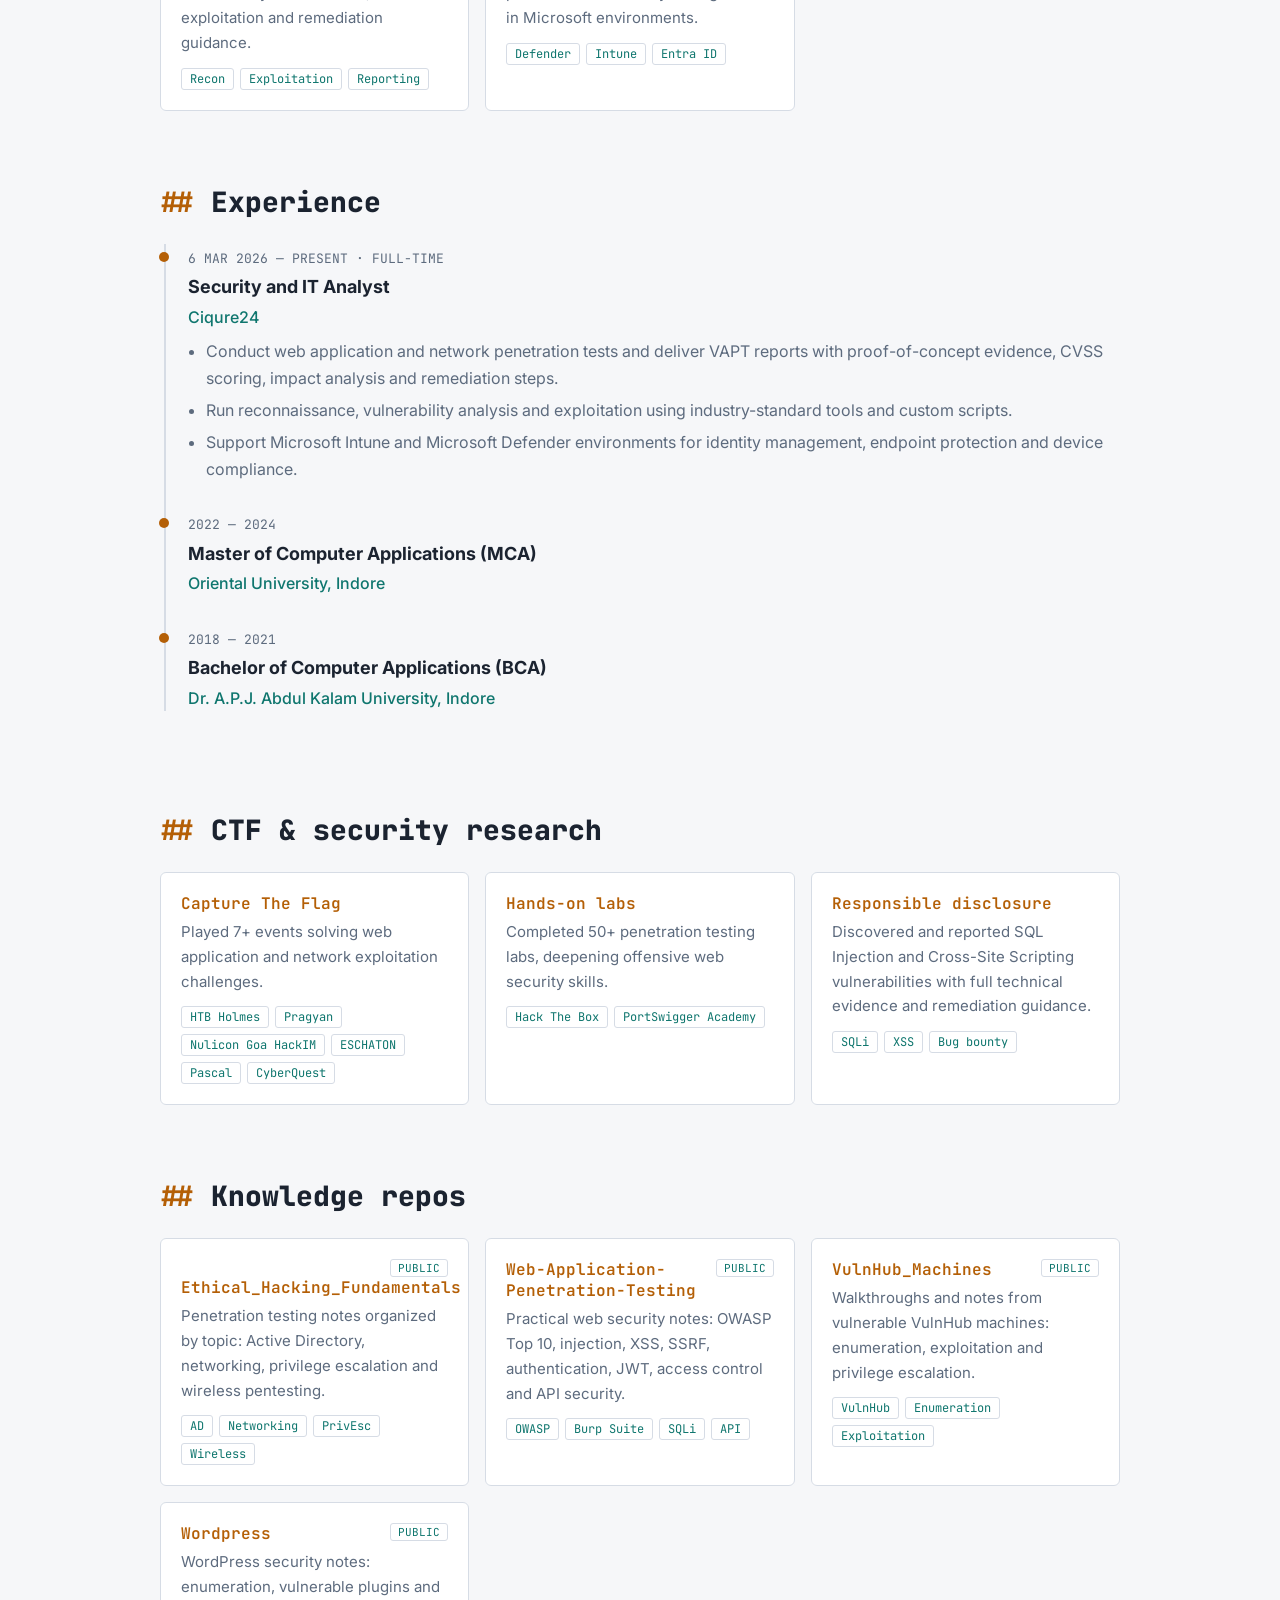
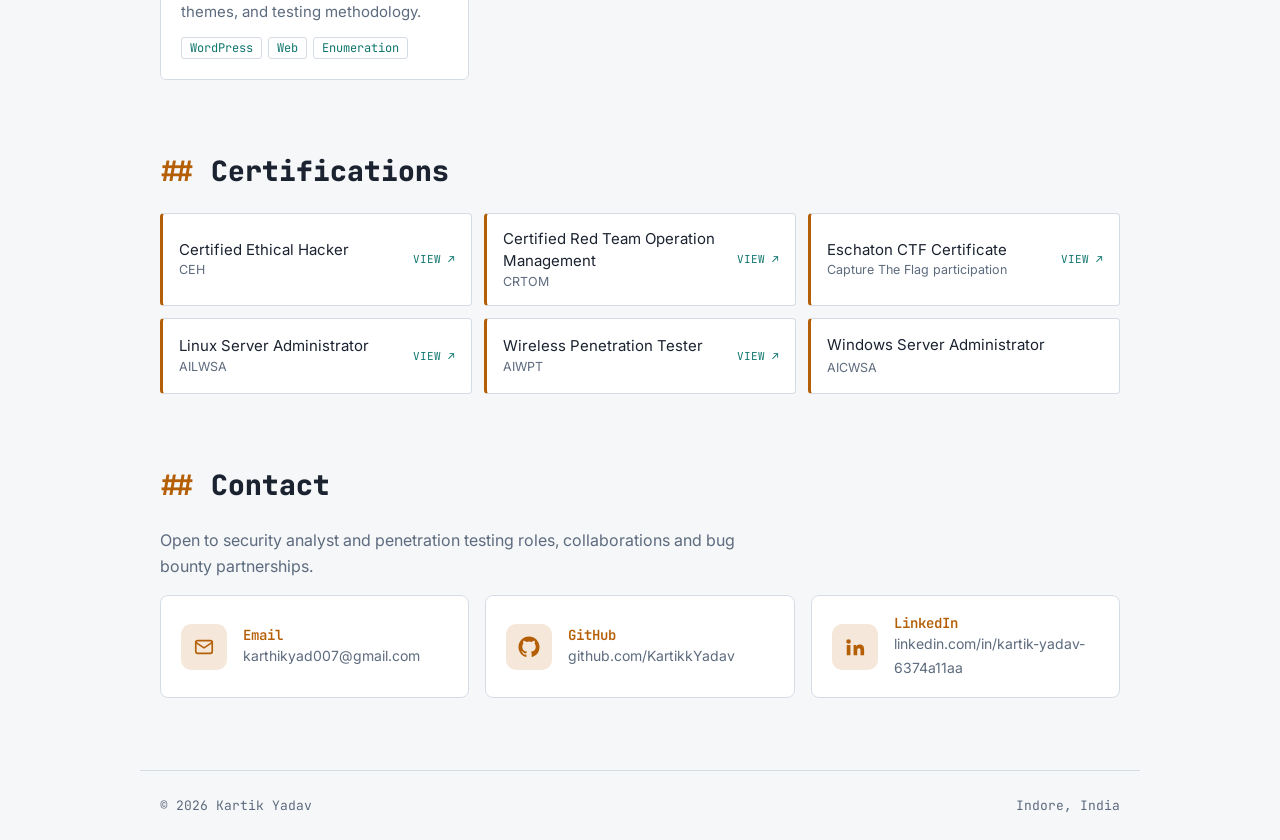
==== commit 29ebdab7: "Add files via upload" ====
--- a/index.html
+++ b/index.html
@@ -1,299 +1,246 @@
-
 <!DOCTYPE html>
 <html lang="en">
 <head>
-  <meta charset="UTF-8">
-  <meta name="viewport" content="width=device-width, initial-scale=1.0">
-  <meta name="theme-color" content="#050510">
-
-  <title>Neon Universe | Explore Beyond</title>
-  <meta name="description" content="Step into Neon Universe — a futuristic world of creative experiments, interactive projects, digital art and technology.">
-
-  <link rel="preconnect" href="https://fonts.googleapis.com">
-  <link rel="preconnect" href="https://fonts.gstatic.com" crossorigin>
-  <link href="https://fonts.googleapis.com/css2?family=Inter:wght@400;500;600;700;800;900&display=swap" rel="stylesheet">
-
-  <link rel="stylesheet" href="style.css">
-  <script src="script.js" defer></script>
+<meta charset="utf-8">
+<meta name="viewport" content="width=device-width, initial-scale=1, viewport-fit=cover">
+<title>Kartik Yadav | Security Analyst & Penetration Tester</title>
+<meta name="description" content="Kartik Yadav, Certified Ethical Hacker. Web, API and network penetration testing, CTFs and responsible disclosure.">
+<link rel="stylesheet" href="https://fonts.googleapis.com/css2?family=JetBrains+Mono:wght@400;600;800&family=Inter:wght@400;500;600&display=swap">
+<style>
+:root{--bg:#0d1117;--panel:#151b23;--line:#263040;--tx:#d5dde8;--mut:#8493a6;--ac:#ffb454;--ac2:#4fd1c5;box-sizing:border-box;padding-top:env(safe-area-inset-top,0px);padding-bottom:env(safe-area-inset-bottom,0px)}
+@media (prefers-color-scheme:light){:root:not([data-theme="dark"]){--bg:#f6f7f9;--panel:#fff;--line:#d6dce5;--tx:#1b2330;--mut:#5d6b7e;--ac:#b45f06;--ac2:#0f766e}}
+:root[data-theme="light"]{--bg:#f6f7f9;--panel:#fff;--line:#d6dce5;--tx:#1b2330;--mut:#5d6b7e;--ac:#b45f06;--ac2:#0f766e}
+:root[data-theme="dark"]{--bg:#0d1117;--panel:#151b23;--line:#263040;--tx:#d5dde8;--mut:#8493a6;--ac:#ffb454;--ac2:#4fd1c5}
+*{box-sizing:border-box}
+html{scroll-behavior:smooth;scroll-padding-top:70px}
+body{margin:0;background:var(--bg);color:var(--tx);font:16px/1.65 Inter,system-ui,sans-serif}
+/* background: spotlight glow + fading fine grid + film grain (static, theme-aware) */
+body::before{content:"";position:fixed;inset:0;z-index:-1;pointer-events:none;
+background:
+radial-gradient(900px 520px at 50% -120px,color-mix(in srgb,var(--ac2) 22%,transparent),transparent 72%),
+radial-gradient(560px 380px at 92% 8%,color-mix(in srgb,var(--ac) 10%,transparent),transparent 72%),
+radial-gradient(720px 520px at 4% 100%,color-mix(in srgb,#6366f1 12%,transparent),transparent 72%)}
+body::after{content:"";position:fixed;inset:0;z-index:-1;pointer-events:none;
+background:
+linear-gradient(color-mix(in srgb,var(--tx) 6%,transparent) 1px,transparent 1px) 0 0/64px 64px,
+linear-gradient(90deg,color-mix(in srgb,var(--tx) 6%,transparent) 1px,transparent 1px) 0 0/64px 64px;
+-webkit-mask-image:radial-gradient(ellipse 75% 60% at 50% 0,#000 0%,transparent 100%);mask-image:radial-gradient(ellipse 75% 60% at 50% 0,#000 0%,transparent 100%)}
+html::before{content:"";position:fixed;inset:0;z-index:-1;pointer-events:none;opacity:.07;mix-blend-mode:overlay;
+background-image:url("data:image/svg+xml,%3Csvg xmlns='http://www.w3.org/2000/svg' width='160' height='160'%3E%3Cfilter id='n'%3E%3CfeTurbulence type='fractalNoise' baseFrequency='.8' numOctaves='2' stitchTiles='stitch'/%3E%3C/filter%3E%3Crect width='100%25' height='100%25' filter='url(%23n)'/%3E%3C/svg%3E")}
+.mono{font-family:'JetBrains Mono',ui-monospace,Menlo,monospace}
+a{color:var(--ac2);text-decoration:none}a:hover{text-decoration:underline}
+a:focus-visible,button:focus-visible{outline:2px solid var(--ac);outline-offset:3px}
+nav{position:sticky;top:0;z-index:5;background:color-mix(in srgb,var(--bg) 90%,transparent);backdrop-filter:blur(8px);border-bottom:1px solid var(--line)}
+nav div{max-width:1000px;margin:auto;padding:12px 20px;display:flex;gap:20px;align-items:center;overflow-x:auto;white-space:nowrap}
+nav b{color:var(--ac);margin-right:auto}
+nav a{color:var(--mut);font-size:14px}
+main{max-width:1000px;margin:auto;padding:0 20px}
+section{padding:64px 0 8px}
+h2{font:800 28px 'JetBrains Mono',monospace;margin:0 0 24px}
+h2::before{content:"## ";color:var(--ac)}
+.hero{padding-top:72px}
+h1{font:800 clamp(40px,8vw,76px)/1 'JetBrains Mono',monospace;margin:18px 0 10px;letter-spacing:-2px}
+.term{background:var(--panel);border:1px solid var(--line);border-radius:6px;font-size:14px;max-width:560px}
+.term header{padding:8px 14px;border-bottom:1px solid var(--line);color:var(--mut);font-size:12px;display:flex;gap:6px;align-items:center}
+.term header i{width:9px;height:9px;border-radius:50%;background:var(--line)}
+.term pre{margin:0;padding:14px;white-space:pre-wrap;line-height:1.7}
+.p{color:var(--ac2)}.k{color:var(--ac)}
+.sub{color:var(--mut);max-width:620px;font-size:18px}
+.btns{display:flex;gap:12px;flex-wrap:wrap;margin-top:24px}
+.btn{padding:10px 18px;border:1px solid var(--ac);color:var(--ac);border-radius:4px;font:600 14px 'JetBrains Mono',monospace}
+.btn.f{background:var(--ac);color:var(--bg)}.btn:hover{text-decoration:none;opacity:.85}
+.grid{display:grid;grid-template-columns:repeat(auto-fit,minmax(280px,1fr));gap:16px}
+.card{background:var(--panel);border:1px solid var(--line);border-radius:6px;padding:20px}
+.card h3{margin:0 0 6px;font:600 16px 'JetBrains Mono',monospace;color:var(--ac)}
+.card p{margin:0 0 12px;color:var(--mut);font-size:15px}
+.tags{display:flex;flex-wrap:wrap;gap:6px}
+.tags span{font:12px 'JetBrains Mono',monospace;border:1px solid var(--line);padding:2px 8px;border-radius:3px;color:var(--ac2)}
+.tl{border-left:2px solid var(--line);padding-left:22px;margin-left:4px}
+.tl article{position:relative;margin-bottom:28px}
+.tl article::before{content:"";position:absolute;left:-29px;top:8px;width:10px;height:10px;background:var(--ac);border-radius:50%}
+.tl time{font:13px 'JetBrains Mono',monospace;color:var(--mut)}
+.tl h3{margin:2px 0;font-size:18px}.tl h4{margin:0 0 8px;color:var(--ac2);font-weight:500}
+.tl ul{margin:0;padding-left:18px;color:var(--mut)}.tl li{margin-bottom:6px}
+.repo{display:block;color:var(--tx)}.repo:hover{text-decoration:none;border-color:var(--ac)}
+.repo em{float:right;font:11px 'JetBrains Mono',monospace;color:var(--ac2);border:1px solid var(--line);padding:1px 7px;border-radius:3px;font-style:normal}
+.repo .tags{margin-top:4px}
+.stat{display:grid;grid-template-columns:repeat(auto-fit,minmax(160px,1fr));gap:16px;margin-top:28px}
+.stat div{border:1px solid var(--line);border-radius:6px;padding:16px;background:var(--panel)}
+.stat b{display:block;font:800 30px 'JetBrains Mono',monospace;color:var(--ac)}
+.stat span{color:var(--mut);font-size:14px}
+.certs{list-style:none;padding:0;margin:0;display:grid;grid-template-columns:repeat(auto-fit,minmax(240px,1fr));gap:12px}
+.certs li{background:var(--panel);border:1px solid var(--line);border-left:3px solid var(--ac);border-radius:4px;padding:14px 16px;font-size:15px}
+.certs small{display:block;color:var(--mut)}
+.certs li{padding:0}
+.certs li a{display:flex;justify-content:space-between;align-items:center;gap:12px;padding:14px 16px;color:var(--tx);height:100%}
+.certs li a:hover{text-decoration:none}
+.certs li:hover{border-color:var(--ac)}
+.certs em{font:11px 'JetBrains Mono',monospace;color:var(--ac2);font-style:normal;white-space:nowrap}
+.certs li button{all:unset;box-sizing:border-box;display:flex;justify-content:space-between;align-items:center;gap:12px;padding:14px 16px;width:100%;height:100%;cursor:pointer;color:var(--tx);font:15px/1.5 Inter,system-ui,sans-serif}
+.certs li button:focus-visible{outline:2px solid var(--ac);outline-offset:-2px}
+dialog#cv{width:min(960px,94vw);max-height:92vh;padding:0;border:1px solid var(--line);border-radius:8px;background:var(--panel);color:var(--tx)}
+dialog#cv::backdrop{background:rgba(0,0,0,.72)}
+#cv header{display:flex;justify-content:space-between;align-items:center;gap:12px;padding:12px 16px;border-bottom:1px solid var(--line)}
+#cv header b{font:600 14px 'JetBrains Mono',monospace;color:var(--ac)}
+#cv header div{display:flex;gap:10px;align-items:center}
+#cv header a{font:12px 'JetBrains Mono',monospace}
+#cv header button{all:unset;cursor:pointer;font:600 14px 'JetBrains Mono',monospace;padding:4px 10px;border:1px solid var(--line);border-radius:4px}
+#cv header button:focus-visible{outline:2px solid var(--ac)}
+#cvb{padding:12px;overflow:auto;max-height:calc(92vh - 58px);text-align:center}
+#cvb img{max-width:100%;height:auto;border-radius:4px}
+#cvb iframe{width:100%;height:78vh;border:0;background:#fff}
+#cvb p{color:var(--mut);padding:40px 12px}
+.contact a.row{display:flex;justify-content:space-between;gap:12px;padding:14px 0;border-bottom:1px solid var(--line);color:var(--tx);flex-wrap:wrap}
+.contact a.row span:first-child{color:var(--mut)}
+.cgrid{display:grid;grid-template-columns:repeat(auto-fit,minmax(260px,1fr));gap:16px}
+.cc{display:flex;align-items:center;gap:16px;background:var(--panel);border:1px solid var(--line);border-radius:8px;padding:18px 20px;color:var(--tx);transition:border-color .15s,transform .15s}
+.cc:hover{text-decoration:none;border-color:var(--ac);transform:translateY(-2px)}
+.cc .ic{flex:none;width:46px;height:46px;border-radius:10px;display:grid;place-items:center;background:color-mix(in srgb,var(--ac) 14%,transparent);color:var(--ac)}
+.cc svg{width:22px;height:22px;fill:none;stroke:currentColor;stroke-width:1.8;stroke-linecap:round;stroke-linejoin:round}
+.cc svg.fl{fill:currentColor;stroke:none}
+.cc b{display:block;font:600 14px 'JetBrains Mono',monospace;color:var(--ac)}
+.cc span.v{display:block;font-size:14px;color:var(--mut);overflow-wrap:anywhere}
+/* interactive tiles: border, tint and lift on hover */
+.card,.stat div,.certs li,.cc{transition:background-color .25s,border-color .25s,transform .2s,box-shadow .25s}
+.card:hover,.stat div:hover,.certs li:hover,.cc:hover{
+background-color:color-mix(in srgb,var(--ac2) 8%,var(--panel));
+border-color:var(--ac);transform:translateY(-3px);box-shadow:0 10px 26px rgba(0,0,0,.18)}
+@media (prefers-reduced-motion:reduce){.card:hover,.stat div:hover,.certs li:hover,.cc:hover{transform:none}}
+footer{max-width:1000px;margin:64px auto 0;padding:24px 20px;border-top:1px solid var(--line);color:var(--mut);font-size:13px;display:flex;justify-content:space-between;flex-wrap:wrap;gap:8px}
+.cur::after{content:"_";animation:b 1s steps(1) infinite}
+@keyframes b{50%{opacity:0}}
+@media (prefers-reduced-motion:reduce){.cur::after{animation:none}html{scroll-behavior:auto}}
+</style>
 </head>
-
 <body>
-  <div class="ambient ambient-one"></div>
-  <div class="ambient ambient-two"></div>
-  <canvas id="starfield" aria-hidden="true"></canvas>
-
-  <!-- Navigation -->
-  <header class="site-header">
-    <nav class="navbar container" aria-label="Main navigation">
-      <a href="#home" class="brand" aria-label="Neon Universe home">
-        <span class="brand-icon">◉</span>
-        <span>NEON <strong>UNIVERSE</strong></span>
-      </a>
-
-      <button
-        class="menu-toggle"
-        id="menu-toggle"
-        aria-label="Open navigation"
-        aria-expanded="false"
-        aria-controls="nav-links"
-      >
-        <span></span>
-        <span></span>
-        <span></span>
-      </button>
-
-      <div class="nav-links" id="nav-links">
-        <a href="#home" class="nav-link active">Home</a>
-        <a href="#explore" class="nav-link">Explore</a>
-        <a href="#projects" class="nav-link">Projects</a>
-        <a href="#about" class="nav-link">About</a>
-      </div>
-
-      <a href="#projects" class="nav-cta">
-        Enter Universe <span aria-hidden="true">↗</span>
-      </a>
-    </nav>
-  </header>
-
-  <main>
-    <!-- Hero -->
-    <section class="hero container" id="home">
-      <div class="hero-content">
-        <div class="eyebrow">
-          <span class="status-dot"></span>
-          CREATIVE EXPLORER CHALLENGE
-        </div>
-
-        <h1>
-          Enter the<br>
-          <span class="gradient-text">Neon Universe</span>
-        </h1>
-
-        <p class="hero-description">
-          Step into a futuristic world where technology meets imagination.
-          Explore digital dimensions, experiment with creative ideas, and
-          discover what's possible beyond the ordinary.
-        </p>
-
-        <div class="hero-actions">
-          <a href="#projects" class="button button-primary">
-            Explore Projects <span aria-hidden="true">↗</span>
-          </a>
-
-          <a href="#about" class="button button-secondary">
-            Discover More <span aria-hidden="true">↓</span>
-          </a>
-        </div>
-
-        <div class="hero-stats">
-          <div class="stat">
-            <span class="stat-number">06</span>
-            <span class="stat-label">Epic Projects</span>
-          </div>
-
-          <div class="stat-divider"></div>
-
-          <div class="stat">
-            <span class="stat-number">∞</span>
-            <span class="stat-label">Possibilities</span>
-          </div>
-
-          <div class="stat-divider"></div>
-
-          <div class="stat">
-            <span class="stat-number">01</span>
-            <span class="stat-label">Creative Mind</span>
-          </div>
-        </div>
-      </div>
-
-      <div class="hero-visual" id="explore">
-        <div class="orbit orbit-one"></div>
-        <div class="orbit orbit-two"></div>
-        <div class="orbit orbit-three"></div>
-
-        <div class="planet">
-          <div class="planet-glow"></div>
-          <div class="planet-surface"></div>
-        </div>
-
-        <div class="planet-moon"></div>
-
-        <div class="floating-card">
-          <span class="floating-card-icon">✦</span>
-          <div>
-            <strong>Unknown Dimensions</strong>
-            <p>Beyond imagination</p>
-          </div>
-          <span class="live-indicator"></span>
-        </div>
-
-        <div class="visual-caption">
-          <span class="caption-line"></span>
-          <span>EXPLORE THE UNKNOWN</span>
-        </div>
-      </div>
-    </section>
-
-    <!-- Projects -->
-    <section class="projects-section container" id="projects">
-      <div class="section-heading">
-        <span class="section-kicker">THE COLLECTION</span>
-        <h2>Our Creative <span class="gradient-text">Universe</span></h2>
-        <p>Six experiments. Endless possibilities. One creative journey.</p>
-      </div>
-
-      <div class="project-grid">
-        <article class="project-card project-neon">
-          <div class="project-top">
-            <span class="project-number">01 / EXPERIENCE</span>
-            <span class="project-arrow">↗</span>
-          </div>
-          <div class="project-art art-planet">
-            <div class="mini-orbit"></div>
-            <div class="mini-planet"></div>
-          </div>
-          <div class="project-info">
-            <span class="project-tag">WEB DESIGN</span>
-            <h3>Neon Universe</h3>
-            <p>A futuristic website with glowing interfaces, immersive visuals, and smooth animations.</p>
-            <a href="#home" class="project-link">Explore concept <span>→</span></a>
-          </div>
-        </article>
-
-        <article class="project-card project-particles">
-          <div class="project-top">
-            <span class="project-number">02 / INTERACTION</span>
-            <span class="project-arrow">↗</span>
-          </div>
-          <div class="project-art art-particles">
-            <span>✳</span><span>✦</span><span>✧</span><span>✺</span>
-            <span>·</span><span>✦</span><span>✳</span>
-          </div>
-          <div class="project-info">
-            <span class="project-tag">GENERATIVE ART</span>
-            <h3>Digital Magic</h3>
-            <p>Interactive particle effects that respond to movement and transform into digital art.</p>
-            <a href="#about" class="project-link">Explore concept <span>→</span></a>
-          </div>
-        </article>
-
-        <article class="project-card project-life">
-          <div class="project-top">
-            <span class="project-number">03 / PRODUCTIVITY</span>
-            <span class="project-arrow">↗</span>
-          </div>
-          <div class="project-art art-dashboard">
-            <div class="dashboard-window">
-              <span class="dashboard-dot"></span>
-              <span class="dashboard-dot"></span>
-              <span class="dashboard-dot"></span>
-              <div class="dashboard-ring"></div>
-              <div class="dashboard-bars">
-                <i></i><i></i><i></i><i></i><i></i><i></i>
-              </div>
-            </div>
-          </div>
-          <div class="project-info">
-            <span class="project-tag">LIFE MANAGEMENT</span>
-            <h3>Level Up Life</h3>
-            <p>A gamified productivity dashboard for habits, goals, mood, and daily progress.</p>
-            <a href="#about" class="project-link">Explore concept <span>→</span></a>
-          </div>
-        </article>
-
-        <article class="project-card project-game">
-          <div class="project-top">
-            <span class="project-number">04 / PLAY</span>
-            <span class="project-arrow">↗</span>
-          </div>
-          <div class="project-art art-game">
-            <div class="game-star star-a"></div>
-            <div class="game-star star-b"></div>
-            <div class="game-platform platform-a"></div>
-            <div class="game-platform platform-b"></div>
-            <div class="game-character">◆</div>
-          </div>
-          <div class="project-info">
-            <span class="project-tag">GAME DEVELOPMENT</span>
-            <h3>Mini Game Studio</h3>
-            <p>A playable arcade adventure featuring responsive controls, scoring, and replayability.</p>
-            <a href="#about" class="project-link">Explore concept <span>→</span></a>
-          </div>
-        </article>
-
-        <article class="project-card project-ai">
-          <div class="project-top">
-            <span class="project-number">05 / INTELLIGENCE</span>
-            <span class="project-arrow">↗</span>
-          </div>
-          <div class="project-art art-ai">
-            <div class="ai-core">AI</div>
-            <div class="ai-ring ai-ring-one"></div>
-            <div class="ai-ring ai-ring-two"></div>
-            <span class="ai-node node-a"></span>
-            <span class="ai-node node-b"></span>
-            <span class="ai-node node-c"></span>
-          </div>
-          <div class="project-info">
-            <span class="project-tag">AI EXPERIMENT</span>
-            <h3>My AI Lab</h3>
-            <p>A personal assistant prototype designed to organize ideas, tasks, and creative workflows.</p>
-            <a href="#about" class="project-link">Explore concept <span>→</span></a>
-          </div>
-        </article>
-
-        <article class="project-card project-inventor">
-          <div class="project-top">
-            <span class="project-number">06 / BUILD</span>
-            <span class="project-arrow">↗</span>
-          </div>
-          <div class="project-art art-hardware">
-            <div class="hardware-chip">N</div>
-            <div class="circuit circuit-a"></div>
-            <div class="circuit circuit-b"></div>
-            <div class="circuit circuit-c"></div>
-          </div>
-          <div class="project-info">
-            <span class="project-tag">HARDWARE</span>
-            <h3>Real-World Inventor</h3>
-            <p>A hands-on electronics experiment combining physical components, LEDs, and creative coding.</p>
-            <a href="#about" class="project-link">Explore concept <span>→</span></a>
-          </div>
-        </article>
-      </div>
-    </section>
-
-    <!-- About -->
-    <section class="about-section container" id="about">
-      <div class="about-panel">
-        <div class="about-symbol">✧</div>
-        <div class="about-content">
-          <span class="section-kicker">THE MISSION</span>
-          <h2>Built from curiosity.<br><span class="gradient-text">Powered by imagination.</span></h2>
-          <p>
-            Neon Universe is a creative playground for turning bold ideas into
-            real experiences — one experiment, one line of code, and one
-            breakthrough at a time.
-          </p>
-          <a href="#home" class="button button-primary">Back to the Top ↑</a>
-        </div>
-      </div>
-    </section>
-  </main>
-
-  <!-- Footer -->
-  <footer class="site-footer">
-    <div class="container footer-inner">
-      <a href="#home" class="brand">
-        <span class="brand-icon">◉</span>
-        <span>NEON <strong>UNIVERSE</strong></span>
-      </a>
-
-      <p>Designed with <span class="heart">♥</span> and curiosity.</p>
-
-      <span class="footer-credit">CREATIVE EXPLORER · 2026</span>
-    </div>
-  </footer>
+<nav><div class="mono"><b>KARTIK//YADAV</b><a href="#about">about</a><a href="#skills">skills</a><a href="#experience">experience</a><a href="#research">ctf</a><a href="#repos">repos</a><a href="#certs">certs</a><a href="#contact">contact</a></div></nav>
+<main>
+<section class="hero" id="top">
+  <div class="term mono"><header><i></i><i></i><i></i>&nbsp;kartik@kali: ~</header>
+<pre><span class="p">$</span> cat whoami.txt
+Name     : Kartik Yadav
+Role     : Security &amp; IT Analyst
+Location : Indore, India
+Focus    : Web · API · Network VAPT
+Cert     : CEH · CRTOM
+<span class="p">$</span> <span class="cur"></span></pre></div>
+  <h1>Kartik Yadav</h1>
+  <p class="sub">Certified Ethical Hacker doing web application, API and network penetration testing. I find vulnerabilities, prove them with evidence, and write the fix.</p>
+  <div class="btns"><a class="btn f" href="#experience">View experience</a><a class="btn" href="#contact">Contact me</a></div>
+</section>
+
+<section id="about">
+  <h2>About</h2>
+  <p style="max-width:720px">I am a Certified Ethical Hacker with hands-on experience in web application, API and network penetration testing. I practice exploitation through CTF competitions, bug bounty programs and cybersecurity labs, and I have responsibly reported real-world vulnerabilities, including SQL Injection and Cross-Site Scripting.</p>
+  <p style="max-width:720px;color:var(--mut)">I work comfortably in Linux and Windows environments, from reconnaissance and enumeration to Active Directory fundamentals. I am passionate about VAPT, offensive security research and solving real-world security problems.</p>
+  <div class="stat">
+    <div><b>7+</b><span>CTF events played</span></div>
+    <div><b>50+</b><span>pentest labs completed</span></div>
+    <div><b>20+</b><span>vulnerability reports</span></div>
+    <div><b>4</b><span>professional certifications</span></div>
+  </div>
+</section>
+
+<section id="skills">
+  <h2>Skills &amp; arsenal</h2>
+  <div class="grid">
+    <div class="card"><h3>Web &amp; API security</h3><p>OWASP Top 10, authentication and access control testing, vulnerability assessment and reporting.</p><div class="tags"><span>Burp Suite</span><span>Nikto</span><span>OWASP</span><span>API</span></div></div>
+    <div class="card"><h3>Network penetration testing</h3><p>Reconnaissance, scanning and enumeration, service exploitation, packet analysis and privilege escalation on internal and external networks.</p><div class="tags"><span>Nmap</span><span>Wireshark</span><span>Hydra</span><span>Metasploit</span></div></div>
+    <div class="card"><h3>Red teaming</h3><p>Active Directory attack path mapping, lateral movement and privilege escalation across Windows and Linux environments.</p><div class="tags"><span>BloodHound</span><span>Active Directory</span><span>Lateral movement</span><span>Windows</span><span>Linux</span></div></div>
+    <div class="card"><h3>Methodology</h3><p>Reconnaissance, footprinting, vulnerability identification, exploitation and remediation guidance.</p><div class="tags"><span>Recon</span><span>Exploitation</span><span>Reporting</span></div></div>
+    <div class="card"><h3>Endpoint &amp; identity</h3><p>Device compliance, endpoint protection and identity management in Microsoft environments.</p><div class="tags"><span>Defender</span><span>Intune</span><span>Entra ID</span></div></div>
+  </div>
+</section>
+
+<section id="experience">
+  <h2>Experience</h2>
+  <div class="tl">
+    <article>
+      <time>6 MAR 2026 — PRESENT · FULL-TIME</time>
+      <h3>Security and IT Analyst</h3><h4>Ciqure24</h4>
+      <ul>
+        <li>Conduct web application and network penetration tests and deliver VAPT reports with proof-of-concept evidence, CVSS scoring, impact analysis and remediation steps.</li>
+        <li>Run reconnaissance, vulnerability analysis and exploitation using industry-standard tools and custom scripts.</li>
+        <li>Support Microsoft Intune and Microsoft Defender environments for identity management, endpoint protection and device compliance.</li>
+      </ul>
+    </article>
+    <article>
+      <time>2022 — 2024</time>
+      <h3>Master of Computer Applications (MCA)</h3><h4>Oriental University, Indore</h4>
+    </article>
+    <article>
+      <time>2018 — 2021</time>
+      <h3>Bachelor of Computer Applications (BCA)</h3><h4>Dr. A.P.J. Abdul Kalam University, Indore</h4>
+    </article>
+  </div>
+</section>
+
+<section id="research">
+  <h2>CTF &amp; security research</h2>
+  <div class="grid">
+    <div class="card"><h3>Capture The Flag</h3><p>Played 7+ events solving web application and network exploitation challenges.</p><div class="tags"><span>HTB Holmes</span><span>Pragyan</span><span>Nulicon Goa HackIM</span><span>ESCHATON</span><span>Pascal</span><span>CyberQuest</span></div></div>
+    <div class="card"><h3>Hands-on labs</h3><p>Completed 50+ penetration testing labs, deepening offensive web security skills.</p><div class="tags"><span>Hack The Box</span><span>PortSwigger Academy</span></div></div>
+    <div class="card"><h3>Responsible disclosure</h3><p>Discovered and reported SQL Injection and Cross-Site Scripting vulnerabilities with full technical evidence and remediation guidance.</p><div class="tags"><span>SQLi</span><span>XSS</span><span>Bug bounty</span></div></div>
+  </div>
+</section>
+
+<section id="repos">
+  <h2>Knowledge repos</h2>
+  <div class="grid">
+    <a class="card repo" href="https://github.com/KartikkYadav/Ethical_Hacking_Fundamentals" target="_blank" rel="noopener"><em>PUBLIC</em><h3>Ethical_Hacking_Fundamentals</h3><p>Penetration testing notes organized by topic: Active Directory, networking, privilege escalation and wireless pentesting.</p><div class="tags"><span>AD</span><span>Networking</span><span>PrivEsc</span><span>Wireless</span></div></a>
+    <a class="card repo" href="https://github.com/KartikkYadav/Web-Application-Penetration-Testing" target="_blank" rel="noopener"><em>PUBLIC</em><h3>Web-Application-Penetration-Testing</h3><p>Practical web security notes: OWASP Top 10, injection, XSS, SSRF, authentication, JWT, access control and API security.</p><div class="tags"><span>OWASP</span><span>Burp Suite</span><span>SQLi</span><span>API</span></div></a>
+    <a class="card repo" href="https://github.com/KartikkYadav/VulnHub_Machines" target="_blank" rel="noopener"><em>PUBLIC</em><h3>VulnHub_Machines</h3><p>Walkthroughs and notes from vulnerable VulnHub machines: enumeration, exploitation and privilege escalation.</p><div class="tags"><span>VulnHub</span><span>Enumeration</span><span>Exploitation</span></div></a>
+    <a class="card repo" href="https://github.com/KartikkYadav/Wordpress" target="_blank" rel="noopener"><em>PUBLIC</em><h3>Wordpress</h3><p>WordPress security notes: enumeration, vulnerable plugins and themes, and testing methodology.</p><div class="tags"><span>WordPress</span><span>Web</span><span>Enumeration</span></div></a>
+  </div>
+</section>
+
+<section id="certs">
+  <h2>Certifications</h2>
+  <ul class="certs">
+    <li><button type="button" data-src="Certification/1745312536847.jpeg" data-title="Certified Ethical Hacker"><span>Certified Ethical Hacker<small>CEH</small></span><em>VIEW ↗</em></button></li>
+    <li><button type="button" data-src="Certification/certified_red_certificate.png" data-pdf="Certification/certified_red_certificate.pdf" data-title="Certified Red Team Operation Management"><span>Certified Red Team Operation Management<small>CRTOM</small></span><em>VIEW ↗</em></button></li>
+    <li><button type="button" data-src="Certification/Eschaton_CTF_Certificate.png" data-pdf="Certification/Eschaton_CTF_Certificate.pdf" data-title="Eschaton CTF Certificate"><span>Eschaton CTF Certificate<small>Capture The Flag participation</small></span><em>VIEW ↗</em></button></li>
+    <li><button type="button" data-src="Certification/Certified-Linux-Server-Administrator.png" data-title="Linux Server Administrator"><span>Linux Server Administrator<small>AILWSA</small></span><em>VIEW ↗</em></button></li>
+    <li><button type="button" data-src="Certification/Wireless-Penetration-Tester-2048x1460.png" data-title="Wireless Penetration Tester"><span>Wireless Penetration Tester<small>AIWPT</small></span><em>VIEW ↗</em></button></li>
+    <li><span style="display:block;padding:14px 16px">Windows Server Administrator<small>AICWSA</small></span></li>
+  </ul>
+</section>
+
+<section id="contact" class="contact">
+  <h2>Contact</h2>
+  <p style="color:var(--mut);max-width:620px">Open to security analyst and penetration testing roles, collaborations and bug bounty partnerships.</p>
+<div class="cgrid">
+    <a class="cc" href="mailto:karthikyad007@gmail.com"><span class="ic"><svg viewBox="0 0 24 24"><rect x="3" y="5" width="18" height="14" rx="2"/><path d="m3 7 9 6 9-6"/></svg></span><span><b>Email</b><span class="v">karthikyad007@gmail.com</span></span></a>
+    <a class="cc" href="https://github.com/KartikkYadav" target="_blank" rel="noopener"><span class="ic"><svg class="fl" viewBox="0 0 24 24"><path d="M12 .5C5.65.5.5 5.65.5 12c0 5.08 3.29 9.39 7.86 10.91.58.1.79-.25.79-.56v-2.1c-3.2.7-3.87-1.36-3.87-1.36-.52-1.33-1.28-1.69-1.28-1.69-1.04-.71.08-.7.08-.7 1.15.08 1.76 1.18 1.76 1.18 1.03 1.76 2.69 1.25 3.35.96.1-.74.4-1.25.73-1.54-2.55-.29-5.24-1.28-5.24-5.69 0-1.26.45-2.28 1.18-3.09-.12-.29-.51-1.46.11-3.05 0 0 .97-.31 3.17 1.18a11 11 0 0 1 5.77 0c2.2-1.49 3.17-1.18 3.17-1.18.62 1.59.23 2.76.11 3.05.74.81 1.18 1.83 1.18 3.09 0 4.42-2.69 5.39-5.25 5.68.41.36.78 1.06.78 2.14v3.17c0 .31.21.67.8.56A11.5 11.5 0 0 0 23.5 12C23.5 5.65 18.35.5 12 .5z"/></svg></span><span><b>GitHub</b><span class="v">github.com/KartikkYadav</span></span></a>
+    <a class="cc" href="https://linkedin.com/in/kartik-yadav-6374a11aa" target="_blank" rel="noopener"><span class="ic"><svg class="fl" viewBox="0 0 24 24"><path d="M4.98 3.5a2.5 2.5 0 1 1 0 5 2.5 2.5 0 0 1 0-5zM3 9.75h4V21H3V9.75zm6.5 0h3.83v1.54h.05c.53-1 1.84-2.07 3.78-2.07 4.04 0 4.79 2.66 4.79 6.12V21h-4v-4.9c0-1.17-.02-2.67-1.63-2.67-1.63 0-1.88 1.27-1.88 2.58V21h-4V9.75z"/></svg></span><span><b>LinkedIn</b><span class="v">linkedin.com/in/kartik-yadav-6374a11aa</span></span></a>
+  </div>
+</section>
+</main>
+<footer class="mono"><span>© 2026 Kartik Yadav</span><span>Indore, India</span></footer>
+<dialog id="cv" aria-label="Certificate viewer"><header><b id="cvt"></b><div><a id="cvo" href="#" target="_blank" rel="noopener">open in new tab</a><button type="button" id="cvx" aria-label="Close">close</button></div></header><div id="cvb"></div></dialog>
+<script>
+(function(){
+var d=document.getElementById('cv'),b=document.getElementById('cvb');
+function show(src,title,pdf){
+ document.getElementById('cvt').textContent=title;
+ document.getElementById('cvo').href=pdf||src;
+ b.innerHTML='';
+ if(/\.pdf$/i.test(src)){
+  var f=document.createElement('iframe');f.src=src;f.title=title;b.appendChild(f);
+ }else{
+  var i=document.createElement('img');i.alt=title+' certificate';i.src=src;
+  i.onerror=function(){b.innerHTML='<p>Certificate file not found. Upload the Certification folder next to index.html.</p>';};
+  b.appendChild(i);
+ }
+ if(d.showModal)d.showModal();else d.setAttribute('open','');
+}
+document.querySelectorAll('.certs button').forEach(function(x){
+ x.addEventListener('click',function(){show(x.dataset.src,x.dataset.title,x.dataset.pdf);});
+});
+document.getElementById('cvx').addEventListener('click',function(){d.close();});
+d.addEventListener('click',function(e){if(e.target===d)d.close();});
+d.addEventListener('close',function(){b.innerHTML='';});
+})();
+</script>
 </body>
 </html>
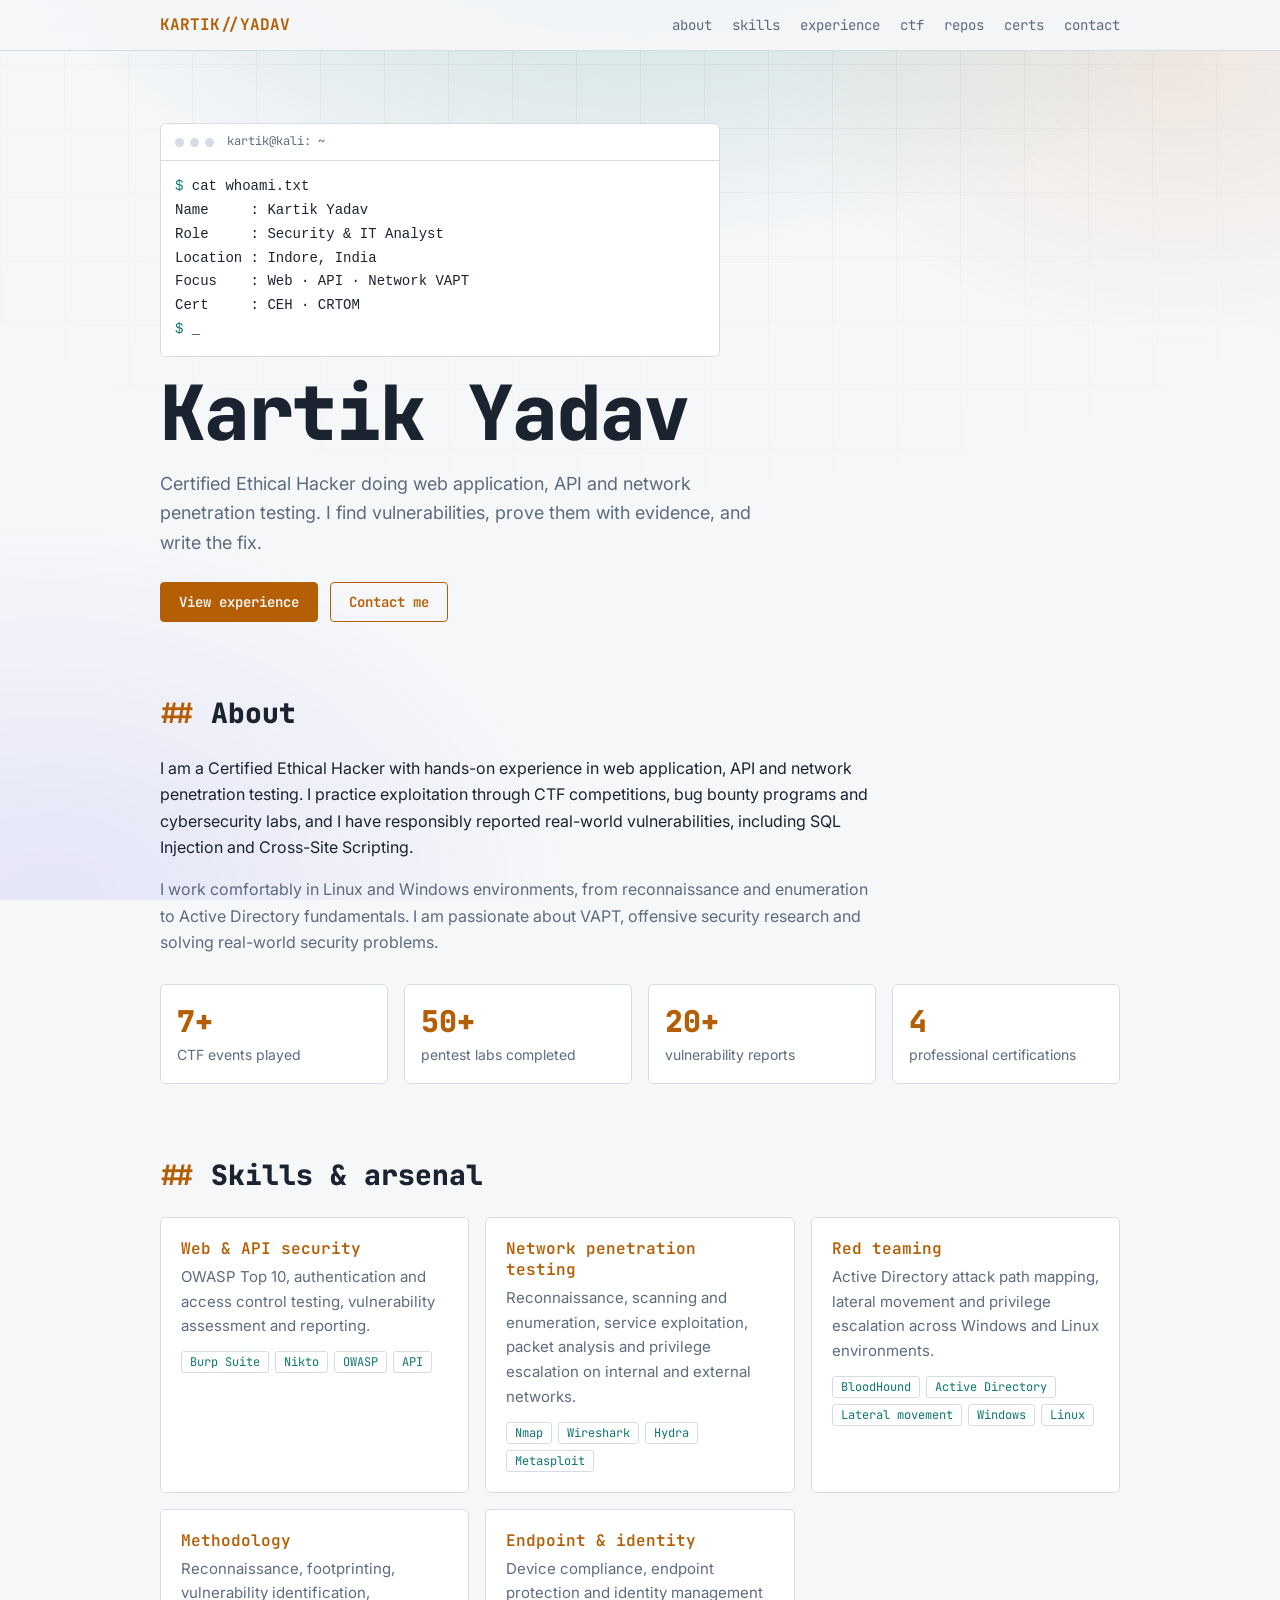
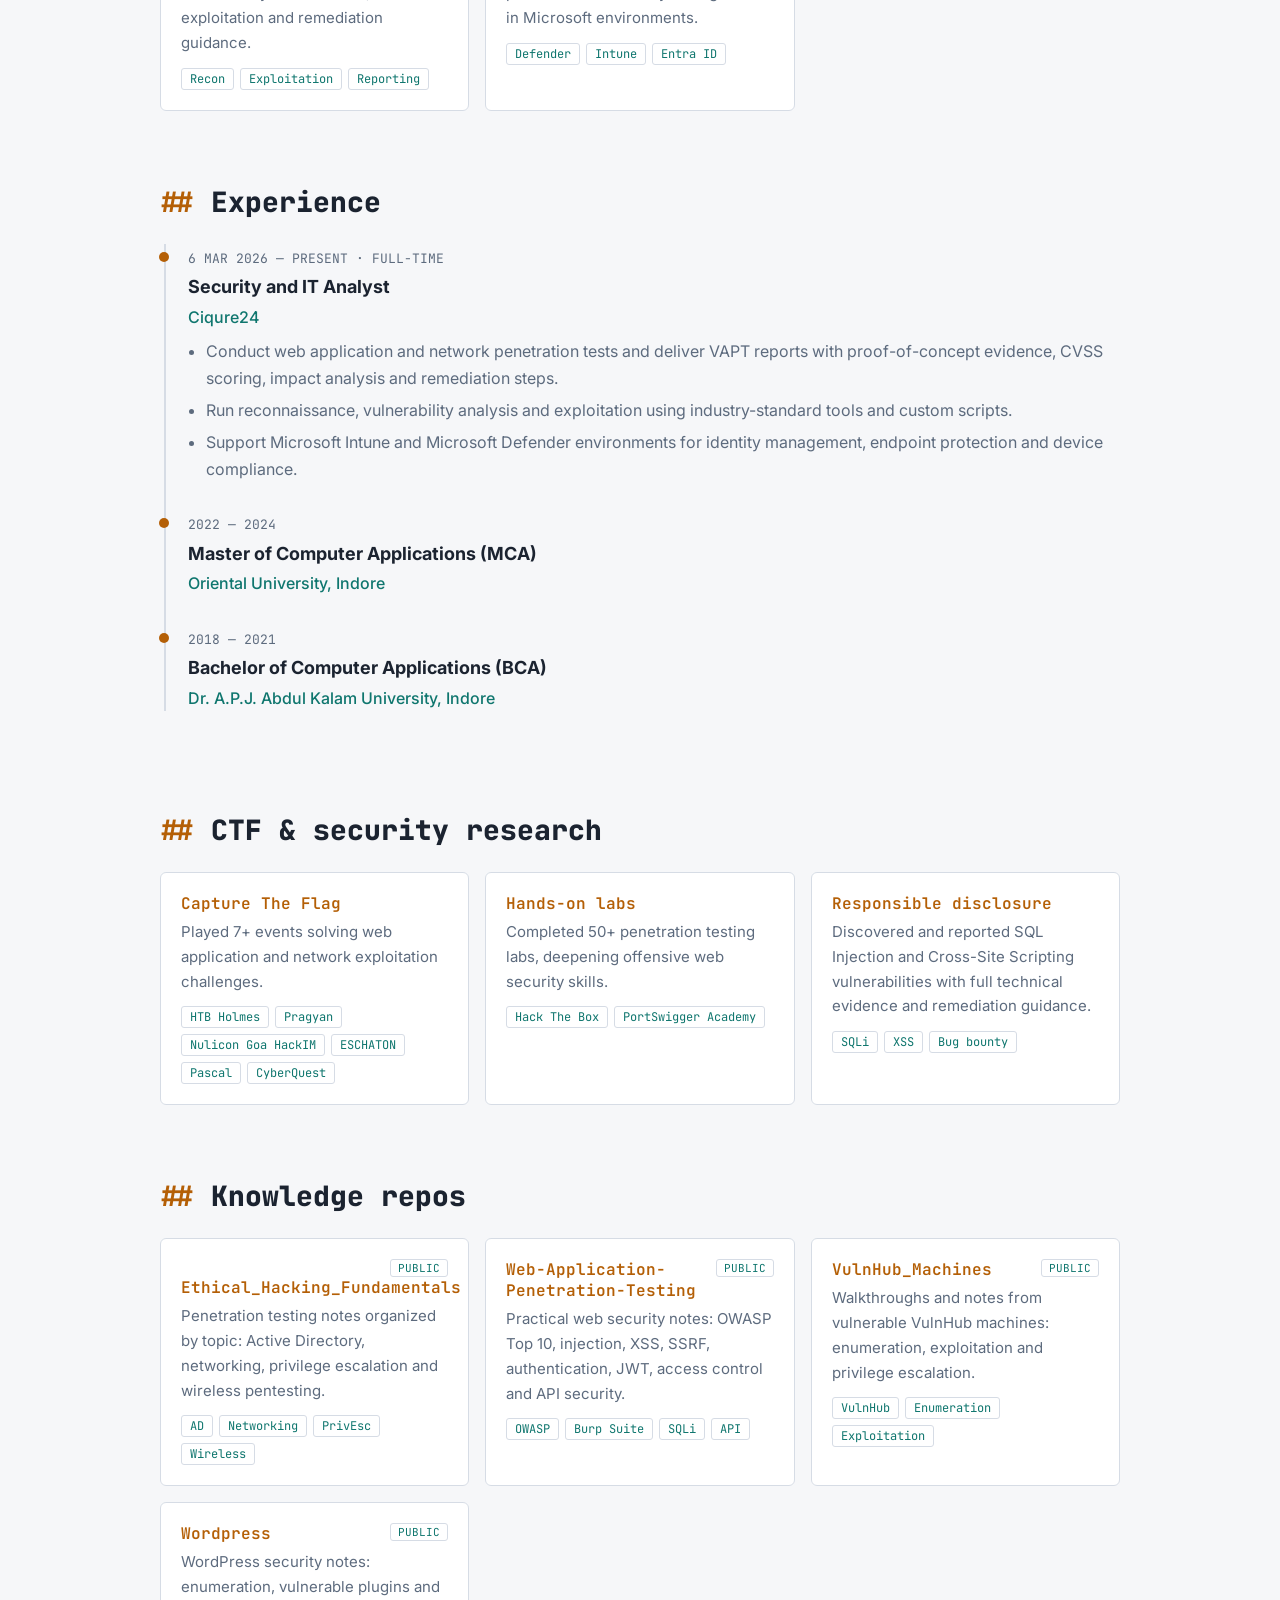
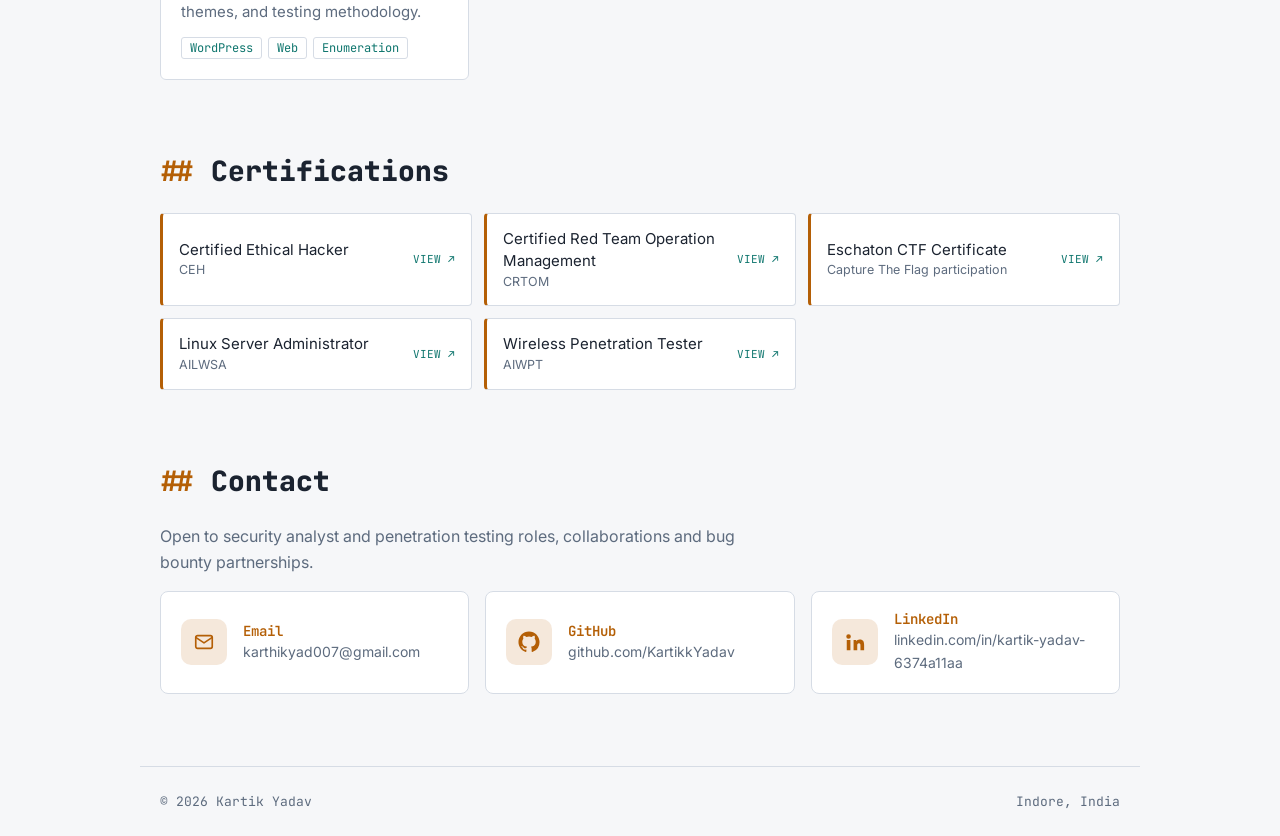
==== commit 7c6d00d1: "Update index.html" ====
--- a/index.html
+++ b/index.html
@@ -202,7 +202,6 @@
     <li><button type="button" data-src="Certification/Eschaton_CTF_Certificate.png" data-pdf="Certification/Eschaton_CTF_Certificate.pdf" data-title="Eschaton CTF Certificate"><span>Eschaton CTF Certificate<small>Capture The Flag participation</small></span><em>VIEW ↗</em></button></li>
     <li><button type="button" data-src="Certification/Certified-Linux-Server-Administrator.png" data-title="Linux Server Administrator"><span>Linux Server Administrator<small>AILWSA</small></span><em>VIEW ↗</em></button></li>
     <li><button type="button" data-src="Certification/Wireless-Penetration-Tester-2048x1460.png" data-title="Wireless Penetration Tester"><span>Wireless Penetration Tester<small>AIWPT</small></span><em>VIEW ↗</em></button></li>
-    <li><span style="display:block;padding:14px 16px">Windows Server Administrator<small>AICWSA</small></span></li>
   </ul>
 </section>
 
